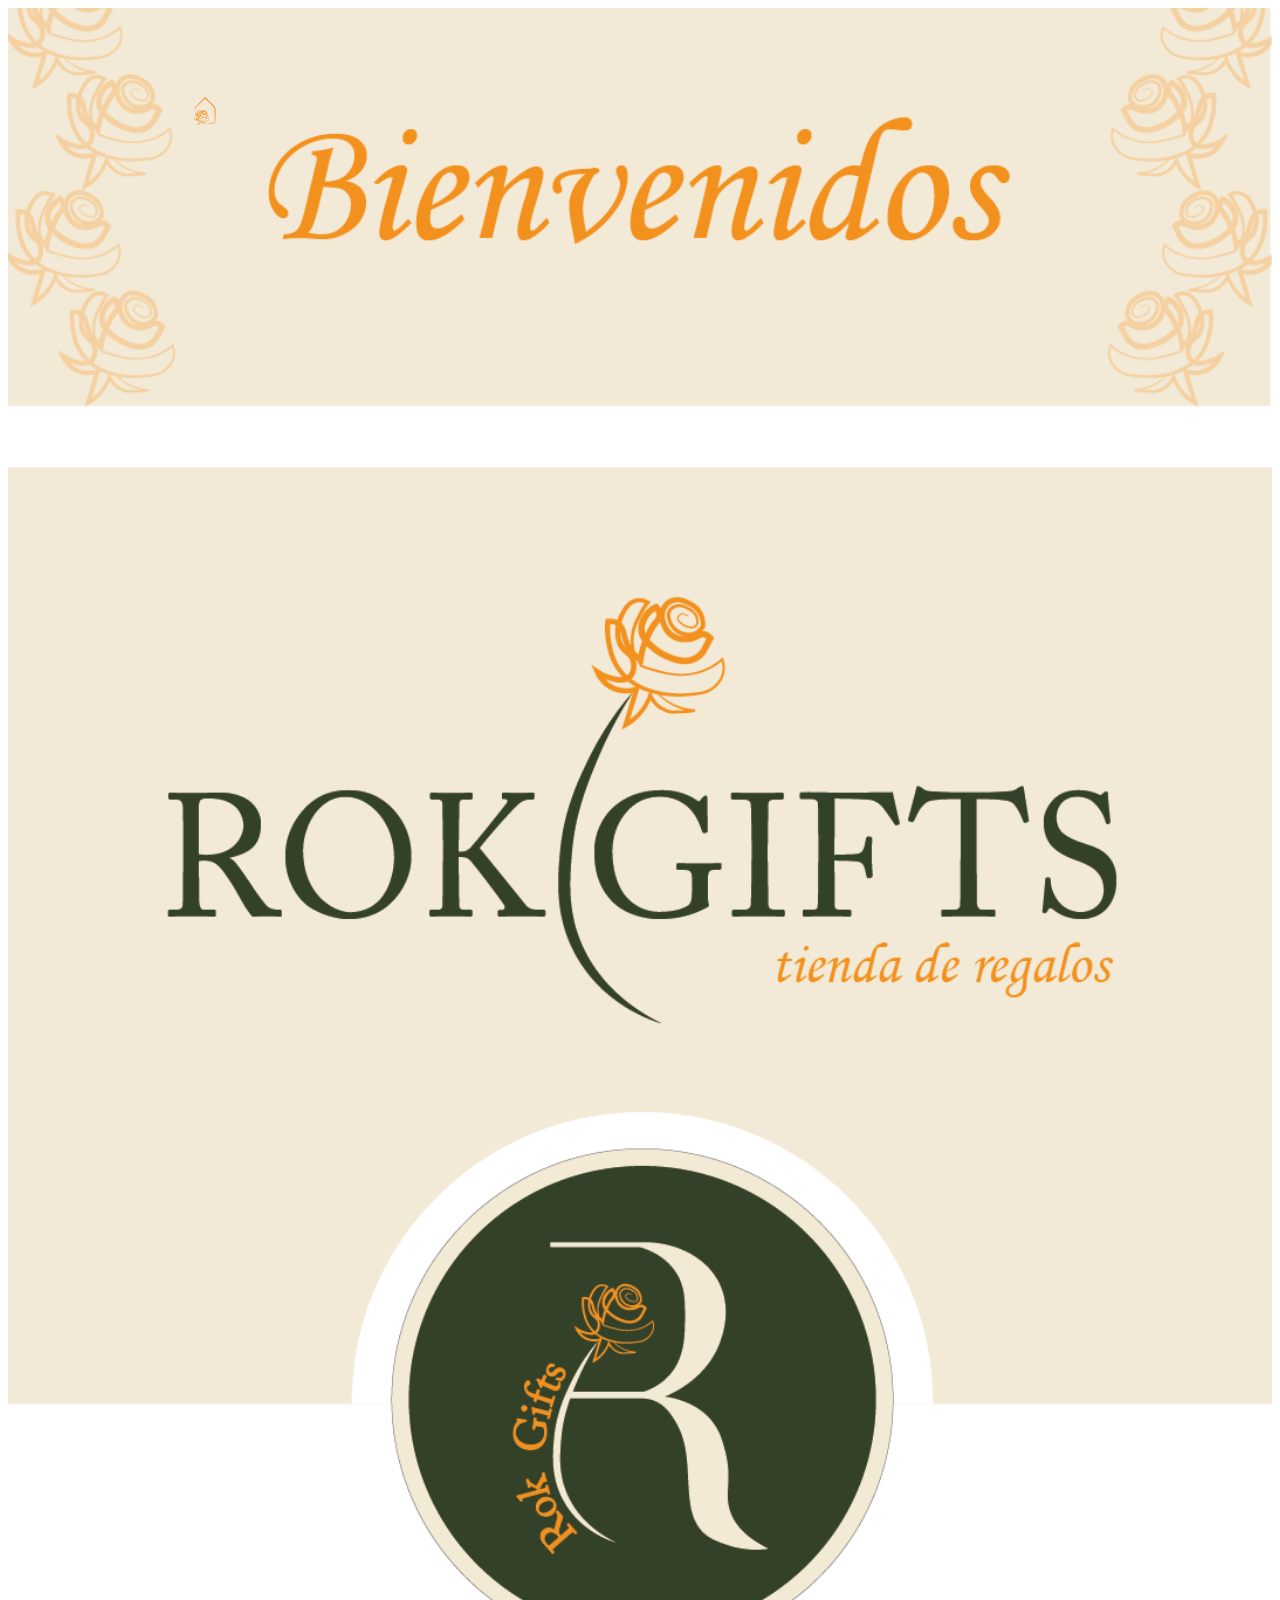
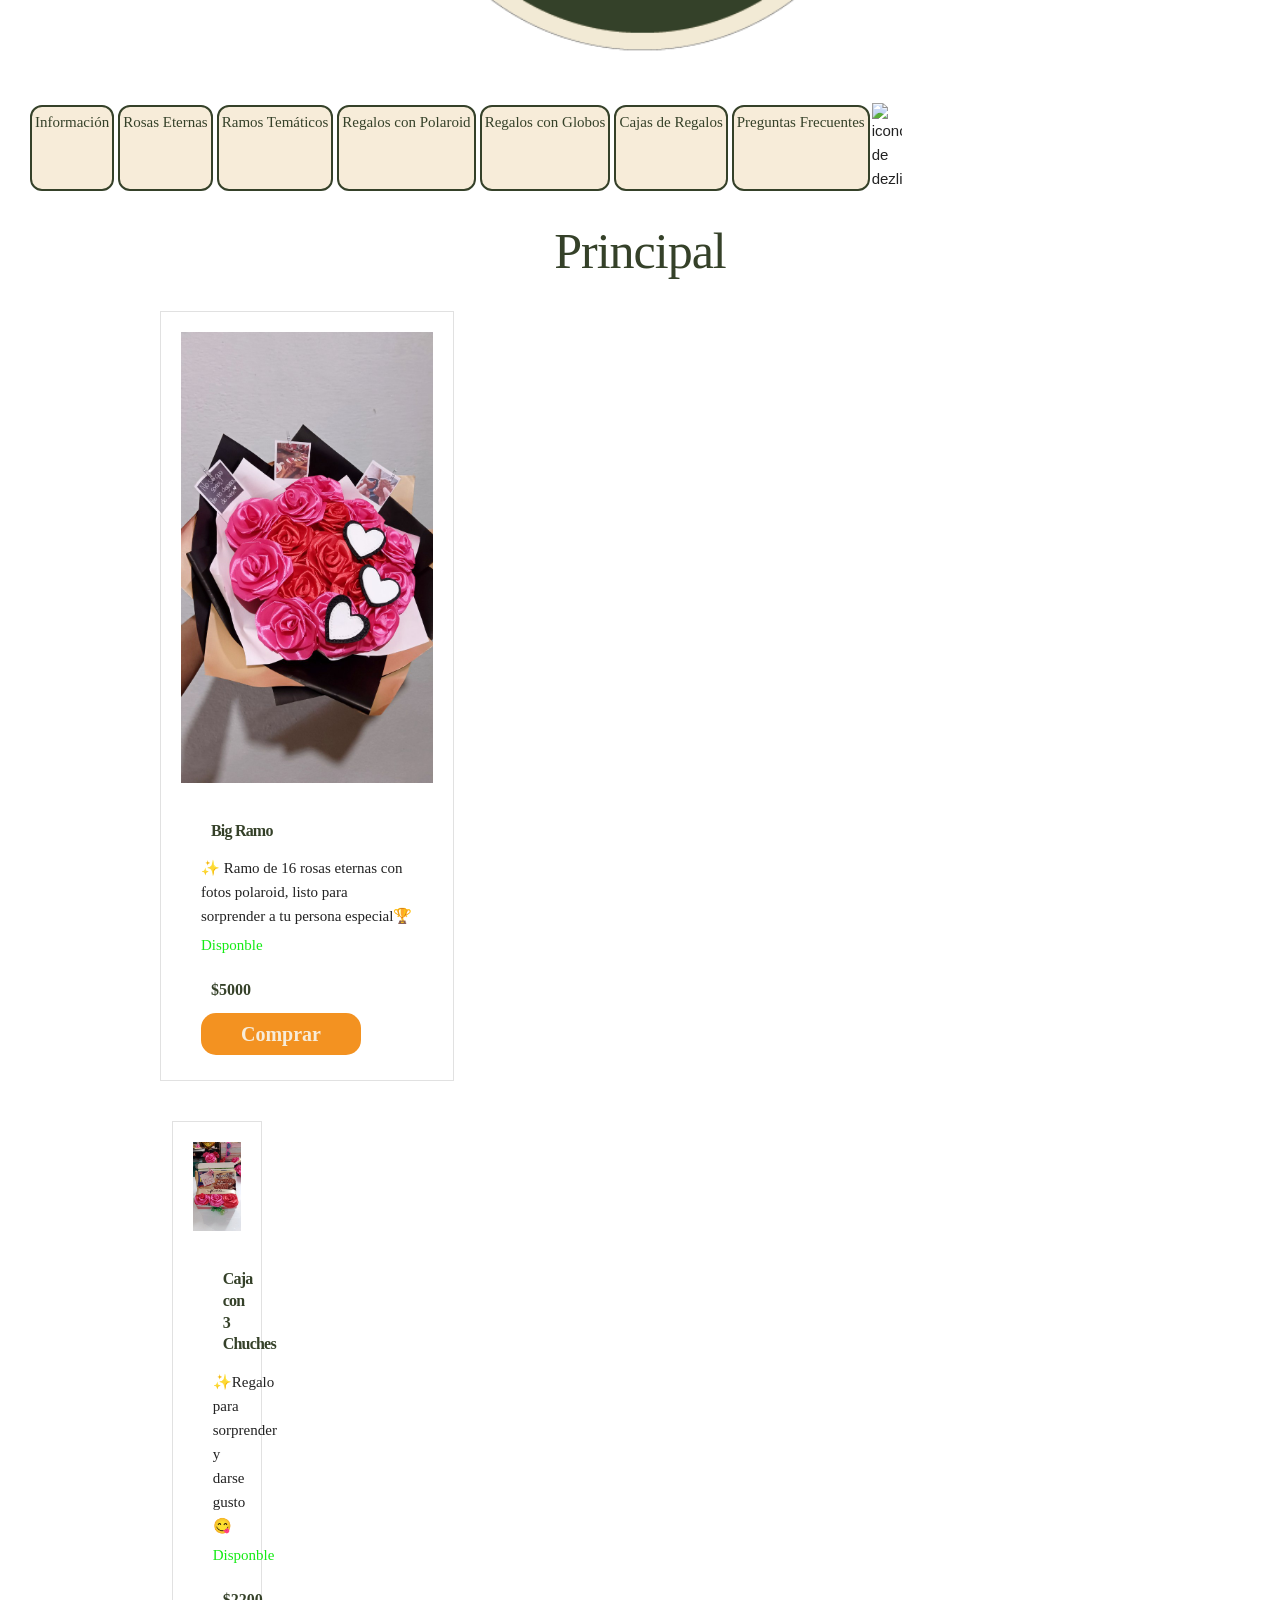
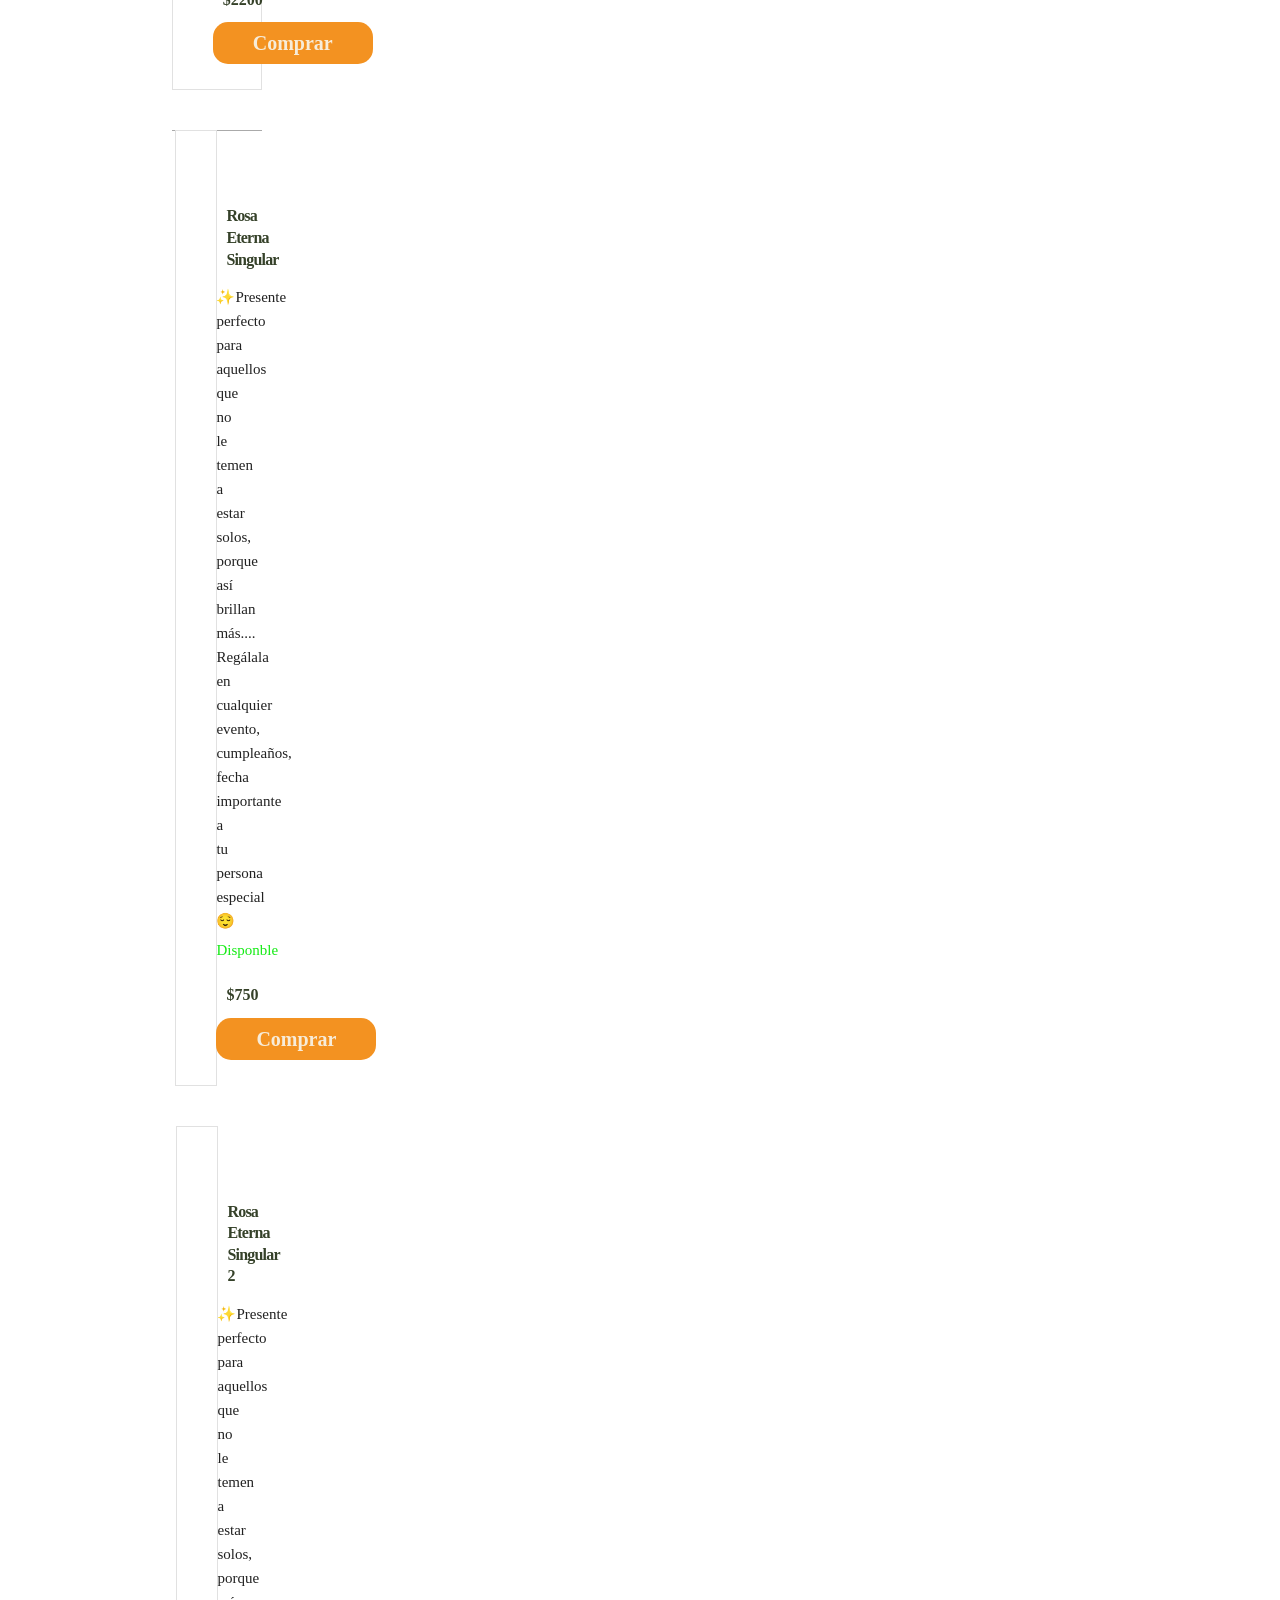
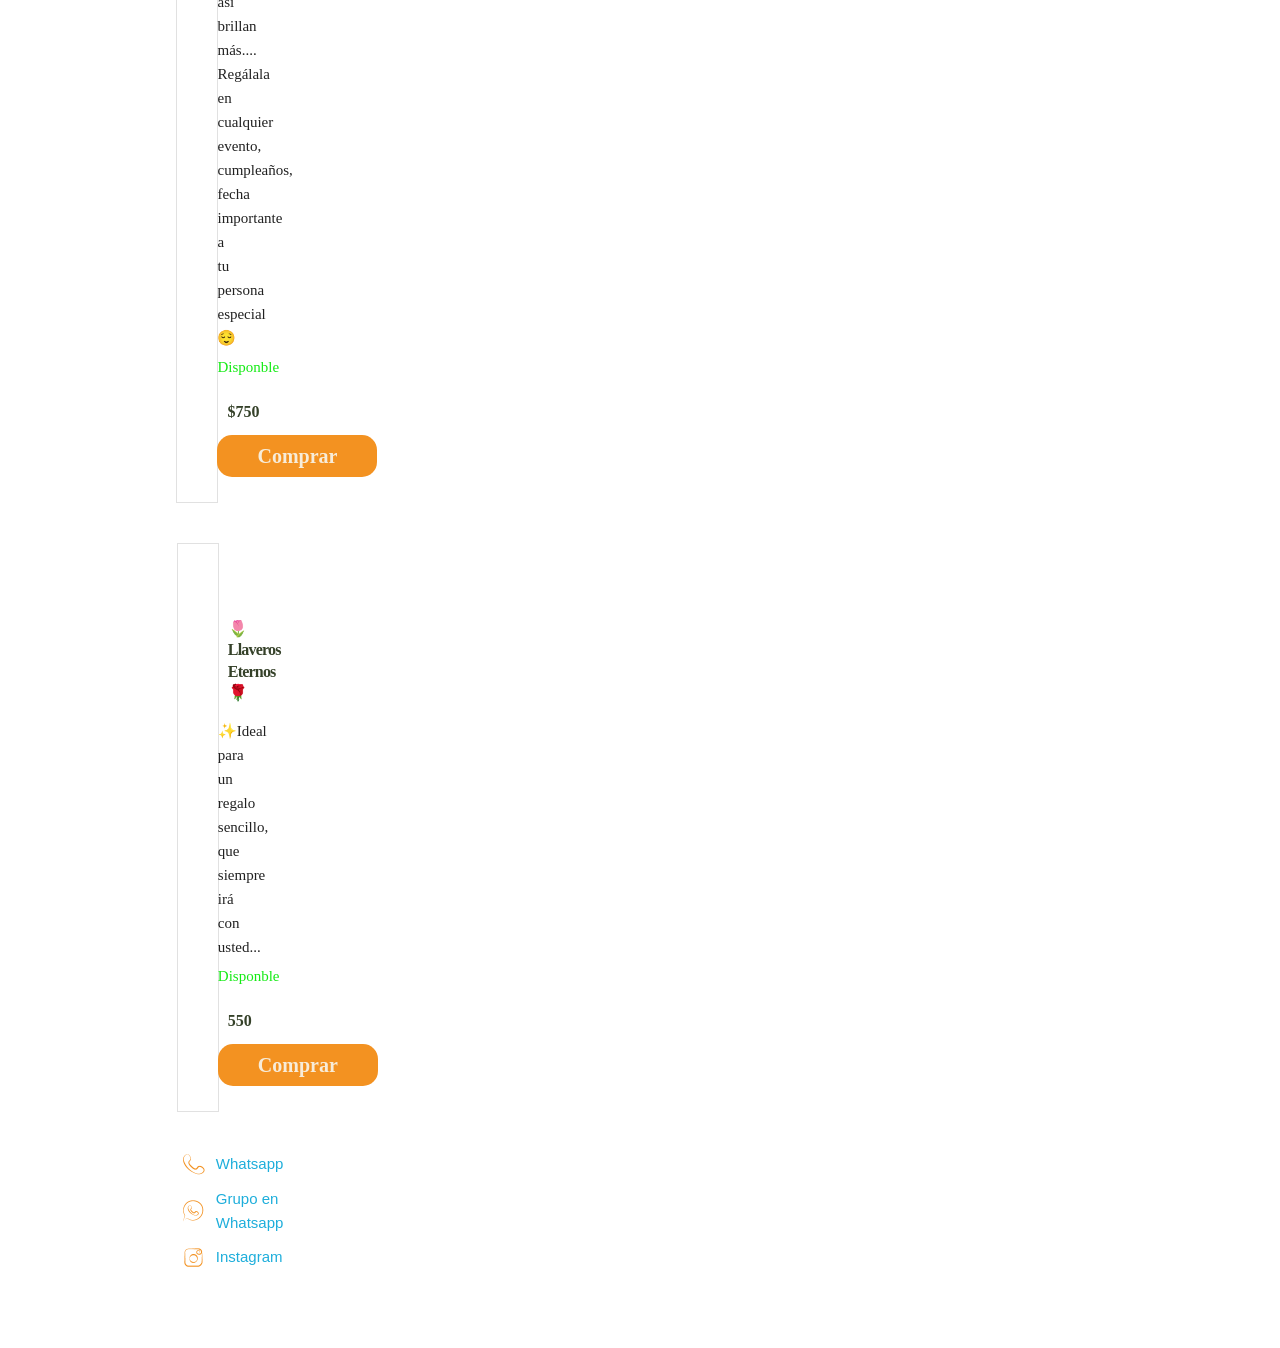
==== index.html @ 9e0c9f99 "Add files via upload" ====
<!DOCTYPE html>
<html lang="en">
<head>
    <meta charset="UTF-8">
    <meta name="viewport" content="width=device-width, initial-scale=1.0">
    <meta http-equiv="X-UA-Compatible" content="ie=edge">
    <title>rok gifts</title>
    <link rel="stylesheet" href="css/normalize.css">
    <link rel="stylesheet" href="css/skeleton.css">
    <link rel="stylesheet" href="css/custom.css">
</head>
<body>
<header id="header" class="header">
    
</header>


    <div class="landing"> <!--aqui va la foto principal--></div>
        <a href="/index.html" class="enlace"><img src="/img/home.png" class="homeButton" alt="boton de home" width="30px"></a>
    <div class="nav"> <!--esta es la zona en la q pongo las secciones-->
        <div class=" nav nav_bg"> <!--falta aqui el css y cambiar el background morado q tiene-->

            <nav class="nav nav_botones">
                 <a class="link1" href="/informacion.html">Información           </a>
                 <a class="link1" href="/ramos_eternos.html">Rosas Eternas        </a>
                 <a class="link1" href="/ramos_tematicos.html">Ramos Temáticos      </a>
                 <a class="link1" href="/regalos_polaroid.html">Regalos con Polaroid</a>
                 <a class="link1" href="/Regalos_globos.html">Regalos con Globos</a>
                 <a class="link1" href="/cajas_regalo.html">Cajas de Regalos</a>
                 <a class="link1" href="/faq.html">Preguntas Frecuentes</a>
            </nav>
         <img class="desliza" src="img/flecha.png" alt="icono de dezlizamiento" width="30px">
            </div>

    </div>

    <div id="lista-cursos" class="container">
        <h1 id="encabezado" class="encabezado">Principal</h1>
        <div class="row">
           <div class="four columns"> <!--aqui emoiezan  los productos,copiar y pegar esta seccion para poner mas-->
                <div class="card">
                    <img src="img/big_ramo.jpg" class="imagen-curso u-full-width">
                    <div class="info-card">
                        <h4 class="precios">Big Ramo</h4>
                        <p class="info">✨ Ramo de 16 rosas eternas con fotos polaroid, listo para sorprender a tu persona especial🏆
                        </p>
                        
                        <p class="stock">Disponble</p>

                        <p class="precios">$5000  <span class="u-pull-right "></span></p>
                        <a href="https://wa.me/50420581" class="botonCompra" data-id="1">Comprar</a>
                    </div>
                </div>
                <div class="four columns"> <!--aqui emoiezan  los productos,copiar y pegar esta seccion para poner mas-->
                    <div class="card">
                        <img src="img/caja_chuches.jpg" class="imagen-curso u-full-width">
                        <div class="info-card">
                            <h4 class="precios">Caja con 3 Chuches</h4>
                            <p class="info">
                                ✨Regalo para sorprender y darse gusto😋</p>
                            <p class="stock">Disponble</p>
                            
                            <p class="precios">$2200  <span class="u-pull-right "></span></p>
                            <a href="https://wa.me/50420581" class="botonCompra" data-id="1">Comprar</a>
                        </div>
                    </div> <!--.card-->
                    <div class="four columns"> <!--aqui emoiezan  los productos,copiar y pegar esta seccion para poner mas-->
                        <div class="card">
                            <img src="img/Rosa Eterna Singular.jpg" class="imagen-curso u-full-width">
                            <div class="info-card">
                                <h4 class="precios">Rosa Eterna Singular</h4>
                                <p class="info">✨Presente perfecto para aquellos que no le temen a estar solos, porque así brillan más....
                                    Regálala en cualquier evento, cumpleaños, fecha importante a tu persona especial😌</p>
                                <p class="stock">Disponble</p>
                                
                                <p class="precios">$750  <span class="u-pull-right "></span></p>
                                <a href="https://wa.me/50420581" class="botonCompra" data-id="1">Comprar</a>
                            </div>
                        </div> <!--.card-->
                        <div class="four columns"> <!--aqui emoiezan  los productos,copiar y pegar esta seccion para poner mas-->
                            <div class="card">
                                <img src="img/singular.jpg" class="imagen-curso u-full-width">
                                <div class="info-card">
                                    <h4 class="precios">Rosa Eterna Singular 2</h4>
                                    <p class="info">✨Presente perfecto para aquellos que no le temen a estar solos, porque así brillan más....
                                        Regálala en cualquier evento, cumpleaños, fecha importante a tu persona especial😌</p>
                                    <p class="stock">Disponble</p>
                                    
                                    <p class="precios">$750  <span class="u-pull-right "></span></p>
                                    <a href="https://wa.me/50420581" class="botonCompra" data-id="1">Comprar</a>
                                </div>
                            </div> <!--.card-->
                    <div class="four columns"> <!--aqui emoiezan  los productos,copiar y pegar esta seccion para poner mas-->
                        <div class="card">
                            <img src="img/llavero.jpg" class="imagen-curso u-full-width">
                            <div class="info-card">
                                <h4 class="precios">🌷Llaveros Eternos🌹
                                </h4>
                                <p class="info">✨Ideal para un regalo sencillo, que siempre irá con usted... </p>
                                <p class="stock">Disponble</p>
                                
                                <p class="precios">550  <span class="u-pull-right "></span></p>
                                <a href="https://wa.me/50420581" class="botonCompra" data-id="1">Comprar</a>
                            </div>
                        </div> <!--.card-->
            </div>
            
            </div> <!--.row-->
    </div>  

    <footer id="footer" class="footer">
        <div class="container">
            <div class="row">
                    <div class="columns">
                            <nav id="principal" class="menus">
                                <a class="enlaces" href="https://wa.me/50420581"><img class="redes" src="/img/whatsap.png" alt="" width="25px"> Whatsapp</a>
                                <a class="enlaces" href="https://chat.whatsapp.com/GPegeDwThTwC1xRwLclQyK"><img class="redes" src="/img/grupo.png" width="25px" alt=""> Grupo en Whatsapp</a>
                                <a class="enlaces" href="https://www.instagram.com/rok_giftss?igsh=YzljYTk1ODg3Zg=="><img class="redes" src="/img/instagram.png" width="25px" alt=""> Instagram</a>
                                <a class="enlaces" href="#"></a>
                                <a class="enlaces" href="#"></a>
                            </nav>
                    </div>
                    <div class="four columns">
                            <nav id="secundaria" class="menu">
                                <a class="enlace" href="#"></a>
                                <a class="enlace" href="#"></a>
                                <a class="enlace" href="#"></a>
                            </nav>
                    </div>
            </div>
        </div>
    </footer>

    <script src="js/app.js"></script>


    
</body>
</html>
---- css/skeleton.css ----
/*
* Skeleton V2.0.4
* Copyright 2014, Dave Gamache
* www.getskeleton.com
* Free to use under the MIT license.
* http://www.opensource.org/licenses/mit-license.php
* 12/29/2014
*/


/* Table of contents
––––––––––––––––––––––––––––––––––––––––––––––––––
- Grid
- Base Styles
- Typography
- Links
- Buttons
- Forms
- Lists
- Code
- Tables
- Spacing
- Utilities
- Clearing
- Media Queries
*/


/* Grid
–––––––––––––––––––––––––––––––––––––––––––––––––– */
.container {
  position: relative;
  width: 100%;
  max-width: 960px;
  margin: 0 auto;
  padding: 0 20px;
  box-sizing: border-box; }
.column,
.columns {
  width: 100%;
  float: left;
  box-sizing: border-box; }

/* For devices larger than 400px */
@media (min-width: 400px) {
  .container {
    width: 85%;
    padding: 0; }
}

/* For devices larger than 550px */
@media (min-width: 550px) {
  .container {
    width: 80%; }
  .column,
  .columns {
    margin-left: 4%; }
  .column:first-child,
  .columns:first-child {
    margin-left: 0; }

  .one.column,
  .one.columns                    { width: 4.66666666667%; }
  .two.columns                    { width: 13.3333333333%; }
  .three.columns                  { width: 22%;            }
  .four.columns                   { width: 30.6666666667%; }
  .five.columns                   { width: 39.3333333333%; }
  .six.columns                    { width: 48%;            }
  .seven.columns                  { width: 56.6666666667%; }
  .eight.columns                  { width: 65.3333333333%; }
  .nine.columns                   { width: 74.0%;          }
  .ten.columns                    { width: 82.6666666667%; }
  .eleven.columns                 { width: 91.3333333333%; }
  .twelve.columns                 { width: 100%; margin-left: 0; }

  .one-third.column               { width: 30.6666666667%; }
  .two-thirds.column              { width: 65.3333333333%; }

  .one-half.column                { width: 48%; }

  /* Offsets */
  .offset-by-one.column,
  .offset-by-one.columns          { margin-left: 8.66666666667%; }
  .offset-by-two.column,
  .offset-by-two.columns          { margin-left: 17.3333333333%; }
  .offset-by-three.column,
  .offset-by-three.columns        { margin-left: 26%;            }
  .offset-by-four.column,
  .offset-by-four.columns         { margin-left: 34.6666666667%; }
  .offset-by-five.column,
  .offset-by-five.columns         { margin-left: 43.3333333333%; }
  .offset-by-six.column,
  .offset-by-six.columns          { margin-left: 52%;            }
  .offset-by-seven.column,
  .offset-by-seven.columns        { margin-left: 60.6666666667%; }
  .offset-by-eight.column,
  .offset-by-eight.columns        { margin-left: 69.3333333333%; }
  .offset-by-nine.column,
  .offset-by-nine.columns         { margin-left: 78.0%;          }
  .offset-by-ten.column,
  .offset-by-ten.columns          { margin-left: 86.6666666667%; }
  .offset-by-eleven.column,
  .offset-by-eleven.columns       { margin-left: 95.3333333333%; }

  .offset-by-one-third.column,
  .offset-by-one-third.columns    { margin-left: 34.6666666667%; }
  .offset-by-two-thirds.column,
  .offset-by-two-thirds.columns   { margin-left: 69.3333333333%; }

  .offset-by-one-half.column,
  .offset-by-one-half.columns     { margin-left: 52%; }

}


/* Base Styles
–––––––––––––––––––––––––––––––––––––––––––––––––– */
/* NOTE
html is set to 62.5% so that all the REM measurements throughout Skeleton
are based on 10px sizing. So basically 1.5rem = 15px :) */
html {
  font-size: 62.5%; }
body {
  font-size: 1.5em; /* currently ems cause chrome bug misinterpreting rems on body element */
  line-height: 1.6;
  font-weight: 400;
  font-family: "Raleway", "HelveticaNeue", "Helvetica Neue", Helvetica, Arial, sans-serif;
  color: #222; }


/* Typography
–––––––––––––––––––––––––––––––––––––––––––––––––– */
h1, h2, h3, h4, h5, h6 {
  margin-top: 0;
  margin-bottom: 2rem;
  font-weight: 300; }
h1 { font-size: 4.0rem; line-height: 1.2;  letter-spacing: -.1rem;}
h2 { font-size: 3.6rem; line-height: 1.25; letter-spacing: -.1rem; }
h3 { font-size: 3.0rem; line-height: 1.3;  letter-spacing: -.1rem; }
h4 { font-size: 2.4rem; line-height: 1.35; letter-spacing: -.08rem; }
h5 { font-size: 1.8rem; line-height: 1.5;  letter-spacing: -.05rem; }
h6 { font-size: 1.5rem; line-height: 1.6;  letter-spacing: 0; }

/* Larger than phablet */
@media (min-width: 550px) {
  h1 { font-size: 5.0rem; }
  h2 { font-size: 4.2rem; }
  h3 { font-size: 3.6rem; }
  h4 { font-size: 3.0rem; }
  h5 { font-size: 2.4rem; }
  h6 { font-size: 1.5rem; }
}

p {
  margin-top: 0; }


/* Links
–––––––––––––––––––––––––––––––––––––––––––––––––– */
a {
  color: #1EAEDB; }
a:hover {
  color: #0FA0CE; }


/* Buttons
–––––––––––––––––––––––––––––––––––––––––––––––––– */
.button,
button,
input[type="submit"],
input[type="reset"],
input[type="button"] {
  display: inline-block;
  height: 38px;
  padding: 0 30px;
  color: #555;
  text-align: center;
  font-size: 11px;
  font-weight: 600;
  line-height: 38px;
  letter-spacing: .1rem;
  text-transform: uppercase;
  text-decoration: none;
  white-space: nowrap;
  background-color: transparent;
  border-radius: 4px;
  border: 1px solid #bbb;
  cursor: pointer;
  box-sizing: border-box; }
.button:hover,
button:hover,
input[type="submit"]:hover,
input[type="reset"]:hover,
input[type="button"]:hover,
.button:focus,
button:focus,
input[type="submit"]:focus,
input[type="reset"]:focus,
input[type="button"]:focus {
  color: #333;
  border-color: #888;
  outline: 0; }
.button.button-primary,
button.button-primary,
input[type="submit"].button-primary,
input[type="reset"].button-primary,
input[type="button"].button-primary {
  color: #FFF;
  background-color: #33C3F0;
  border-color: #33C3F0; }
.button.button-primary:hover,
button.button-primary:hover,
input[type="submit"].button-primary:hover,
input[type="reset"].button-primary:hover,
input[type="button"].button-primary:hover,
.button.button-primary:focus,
button.button-primary:focus,
input[type="submit"].button-primary:focus,
input[type="reset"].button-primary:focus,
input[type="button"].button-primary:focus {
  color: #FFF;
  background-color: #1EAEDB;
  border-color: #1EAEDB; }


/* Forms
–––––––––––––––––––––––––––––––––––––––––––––––––– */
input[type="email"],
input[type="number"],
input[type="search"],
input[type="text"],
input[type="tel"],
input[type="url"],
input[type="password"],
textarea,
select {
  height: 38px;
  padding: 6px 10px; /* The 6px vertically centers text on FF, ignored by Webkit */
  background-color: #fff;
  border: 1px solid #D1D1D1;
  border-radius: 4px;
  box-shadow: none;
  box-sizing: border-box; }
/* Removes awkward default styles on some inputs for iOS */
input[type="email"],
input[type="number"],
input[type="search"],
input[type="text"],
input[type="tel"],
input[type="url"],
input[type="password"],
textarea {
  -webkit-appearance: none;
     -moz-appearance: none;
          appearance: none; }
textarea {
  min-height: 65px;
  padding-top: 6px;
  padding-bottom: 6px; }
input[type="email"]:focus,
input[type="number"]:focus,
input[type="search"]:focus,
input[type="text"]:focus,
input[type="tel"]:focus,
input[type="url"]:focus,
input[type="password"]:focus,
textarea:focus,
select:focus {
  border: 1px solid #33C3F0;
  outline: 0; }
label,
legend {
  display: block;
  margin-bottom: .5rem;
  font-weight: 600; }
fieldset {
  padding: 0;
  border-width: 0; }
input[type="checkbox"],
input[type="radio"] {
  display: inline; }
label > .label-body {
  display: inline-block;
  margin-left: .5rem;
  font-weight: normal; }


/* Lists
–––––––––––––––––––––––––––––––––––––––––––––––––– */
ul {
  list-style: circle inside; }
ol {
  list-style: decimal inside; }
ol, ul {
  padding-left: 0;
  margin-top: 0; }
ul ul,
ul ol,
ol ol,
ol ul {
  margin: 1.5rem 0 1.5rem 3rem;
  font-size: 90%; }
li {
  margin-bottom: 1rem; }


/* Code
–––––––––––––––––––––––––––––––––––––––––––––––––– */
code {
  padding: .2rem .5rem;
  margin: 0 .2rem;
  font-size: 90%;
  white-space: nowrap;
  background: #F1F1F1;
  border: 1px solid #E1E1E1;
  border-radius: 4px; }
pre > code {
  display: block;
  padding: 1rem 1.5rem;
  white-space: pre; }


/* Tables
–––––––––––––––––––––––––––––––––––––––––––––––––– */
th,
td {
  padding: 12px 15px;
  text-align: left;
  border-bottom: 1px solid #E1E1E1; }
th:first-child,
td:first-child {
  padding-left: 0; }
th:last-child,
td:last-child {
  padding-right: 0; }


/* Spacing
–––––––––––––––––––––––––––––––––––––––––––––––––– */
button,
.button {
  margin-bottom: 1rem; }
input,
textarea,
select,
fieldset {
  margin-bottom: 1.5rem; }
pre,
blockquote,
dl,
figure,
table,
p,
ul,
ol,
form {
  margin-bottom: 2.5rem; }


/* Utilities
–––––––––––––––––––––––––––––––––––––––––––––––––– */
.u-full-width {
  width: 100%;
  box-sizing: border-box; }
.u-max-full-width {
  max-width: 100%;
  box-sizing: border-box; }
.u-pull-right {
  float: right; }
.u-pull-left {
  float: left; }


/* Misc
–––––––––––––––––––––––––––––––––––––––––––––––––– */
hr {
  margin-top: 3rem;
  margin-bottom: 3.5rem;
  border-width: 0;
  border-top: 1px solid #E1E1E1; }


/* Clearing
–––––––––––––––––––––––––––––––––––––––––––––––––– */

/* Self Clearing Goodness */
.container:after,
.row:after,
.u-cf {
  content: "";
  display: table;
  clear: both; }


/* Media Queries
–––––––––––––––––––––––––––––––––––––––––––––––––– */
/*
Note: The best way to structure the use of media queries is to create the queries
near the relevant code. For example, if you wanted to change the styles for buttons
on small devices, paste the mobile query code up in the buttons section and style it
there.
*/


/* Larger than mobile */
@media (min-width: 400px) {}

/* Larger than phablet (also point when grid becomes active) */
@media (min-width: 550px) {}

/* Larger than tablet */
@media (min-width: 750px) {}

/* Larger than desktop */
@media (min-width: 1000px) {}

/* Larger than Desktop HD */
@media (min-width: 1200px) {}
---- css/custom.css ----
html {
    font-size: 62.5%;
}
body {
    background-color: #f5f3f3
}
h1 {
    text-align: center;
}
h2 {
    font-size: 3rem;
}
h4 {
    font-size: 16px;
    font-weight: 700;
}
header {
    padding: 20px 0 0 0;
    background: white;
    text-align: center;
}
@media (min-width: 750px) {
    header {
        text-align: left;
    }
}
.borrar-curso {
    background-color: red;
    border-radius: 50%;
    padding: 5px 10px;
    text-decoration: none;
    color: white;
    font-weight: bold;
}

ul {
    list-style: none;
}
#hero {
    background-image:url(../img/hero.jpg);
    height: 350px;
    background-size: cover;
}
#encabezado {
    margin: 30px 0;
}
.submenu {
    position: relative;
}

.submenu #carrito{
    display: none;
}
.submenu:hover #carrito{
    display: block;
    position: absolute;
    right:0;

    top:100%;
    z-index: 1;
    background-color: white;
    padding: 20px;
    min-height: 400px;
    min-width: 300px;
}
.vacio {
    padding: 10px;
    background-color: crimson;
    text-align: center;
    border-radius: 10px;
    color: white;
}
.contenido-hero {
    margin-top: 80px;
    color: white;
}
.contenido-hero form {
    position: relative;
    margin-bottom: 0;
}
.contenido-hero form #buscador {
    height: 50px;
    margin-bottom: 0;
}
.contenido-hero form .submit-buscador {
    position: absolute;
    right:0;
    top:0;
    height: 100%;
    padding: 0;
    display: block;
    text-indent: -9999px;
    width: 50px;
    background-image: url(../img/lupa.png);
    background-position: right center;
    background-repeat: no-repeat;
    border:none;
}


.barra {
    padding: 20px 0;
    background: #741d51; /* Old browsers */
    background: -moz-linear-gradient(left, #741d51 0%, #e44e52 100%); /* FF3.6-15 */
    background: -webkit-linear-gradient(left, #741d51 0%,#e44e52 100%); /* Chrome10-25,Safari5.1-6 */
    background: linear-gradient(to right, #741d51 0%,#e44e52 100%); /* W3C, IE10+, FF16+, Chrome26+, Opera12+, Safari7+ */
    filter: progid:DXImageTransform.Microsoft.gradient( startColorstr='#741d51', endColorstr='#e44e52',GradientType=1 ); /* IE6-9 */
}

.barra p {
    margin:0;
    color: white;
}
.icono {
    background-repeat: no-repeat;
    background-position: left center;
    padding-left: 60px;
    background-size: 30px;
    margin-bottom: 40px;
    text-align: center;
}
@media (min-width: 750px) {
    .icono {
        margin-bottom:0;
    }
}
.icono1 {
    background-image: url(../img/icono1.png);
}
.icono2 {
    background-image: url(../img/icono2.png);
}
.icono3 {
    background-image: url(../img/icono3.png);
}

#lista-cursos .row {
    margin-bottom:20px;
}
.agregar-carrito {
    margin:10px 0;
}

.card {
    text-align: center;
    border: 1px solid #e1e1e1;
    background: white;
}
@media (min-width: 550px) {
    .card {
        text-align: left;
    }
}
.info-card  {
    padding: 10px 20px;
}

.info-card p, 
.card h4 {
    margin-bottom: 5px;
}
.info-card .precio {
    text-decoration: line-through;
    font-size: 18px;
    margin-top: 10px;
}
.info-card .precio span {
    font-weight: 700;
    font-size: 22px;
}


.footer {
    margin-top: 40px;
    border-top:1px solid #aaa;;
    padding-top: 40px;   
}
.footer .menu a{
display: block;
margin-bottom: 10px;
text-decoration: none;
}



/**********************************************************************/
/**************************MIS AJUSTES CSS****************************/
/*********************************************************************/


.nav_bg{
    /*display: grid;
    grid-template-columns: repeat(2,1fr);
    gap: 20px;
    justify-content: space-around; */
    display: flex;
   /* padding: 0 10px;
    max-width: 100%;
    margin-top: 10px; */
    background-color:rgba(255, 255, 255, 0.5);
    padding: 10px 20px;
    margin-bottom: 0;
    padding-bottom: 0px;
}
.nav_botones{
    display: flex; /* Mantiene los elementos en fila */
    overflow-x: auto; /* Habilita el desplazamiento horizontal */
    white-space: nowrap; /* Evita que los enlaces se envuelvan a la siguiente línea */
    scrollbar-width: thin; /* Para navegadores Firefox, hace que la barra sea más delgada */
    scrollbar-color: gray transparent; /* Color de la barra y el fondo de la barra de desplazamiento para Firefox */
    margin-top: 0px;
    margin-bottom: 0px;
    background-color: rgba(255, 255, 255, 0.5);
}
/* Para navegadores WebKit (Chrome, Safari) */
.nav_botones::-webkit-scrollbar {
    height: 8px; /* Altura de la barra de desplazamiento */
}

.link1{
    background-color: rgb(247, 236, 217);
    border-radius: 1.2rem;
    color: rgb(53,65 ,41);
    padding: 10px;
    text-align: center;
    border: 2.5px solid rgb(53,65 ,41);
    text-decoration: none;
    font-size: 15px;
    font-weight: 400;
    font-family: Georgia, 'Times New Roman', Times, serif;
    margin: 2px;
    margin-bottom: 0;
    padding: 3px;
}
/* .link1:hover{
    font-size: 25px;
    filter: brightness(0.7);
    transition-delay: 0.1s;
} */
/***/

/***/
.landing{
    width: 100%;
    aspect-ratio: 12/16;
    background-image: url(../img/nuevo.png);
    background-size: cover;
    background-repeat: no-repeat;
    background-position: center;
    position: relative;
}


.enlace{
    position: absolute; 
    top: 96px;
    left: 190px; 

    
    
}

.homeButton{

}
.homeButton:hover{
    width: 40px;
}

body{
    background-color: white;
}
header{
    margin: 0;
    padding: 0;
}

.botonCompra{
    background-color: rgb(243, 146, 33);
    border-radius: 15px;
    color: rgb(247, 236, 217);
    padding: 10px 40px;
    text-align: center;
    margin-top: 40px;
    text-decoration: none;
    font-size: 20px;
    font-weight: 700;
    font-family: Georgia, 'Times New Roman', Times, serif;
    margin-bottom: 20px;
}

/*subtitulo principal de la pagina*/

.encabezado{
   color: rgb(53,65 ,41);
   font-family: Georgia, 'Times New Roman', Times, serif;
}
.precios{
    text-decoration: none;
    font-weight: 600;
    font-size: medium;
    margin-top: 10px;
    margin-bottom: 20px;
    color:rgb(53,65 ,41);
    padding: 10px;
    font-family: Georgia, 'Times New Roman', Times, serif;
}
.stock{
   color:  rgb(20, 235, 20);
   font-family: Georgia, 'Times New Roman', Times, serif;
}
.card{
    padding: 20px;
}

/*propiedades al interactuar en los link*/


/*nav que no scrollea*/
.nav{
    position: sticky;
    top: 0; 
    z-index: 1000; /*para que quede por encima del contenido*/
    background-color: rgba(255, 255, 255, 0.3);
}

/*para que se vuelvan fila*/
.nav {
    position: sticky; 
    top: 0;  
    z-index: 1000; 
    background-color: rgba(255, 255, 255, 0.3); /* Fondo sólido */
    
}

/* .desliza{
    
    
} */

.eslogan1{
    font-weight: 500;
    font-size: 2rem;
    font-family: 'Times New Roman', Times, serif;
    color: rgb(53,65 ,41);
    border-bottom: 0.1rem black solid;
    padding: 1rem;
}
.eslogan2{
    font-weight: 500;
    font-size: 2.5rem;
    font-family: 'Times New Roman', Times, serif;
    color: rgb(53,65 ,41);
    margin-bottom: 0;
}
.eslogan3{
    font-weight: 500;
    font-size: 2rem;
    font-family: 'Times New Roman', Times, serif;
    color: rgb(53,65 ,41);
}
.eslogan4{
    font-weight: 500;
    font-size: 2rem;
    font-family: 'Times New Roman', Times, serif;
    color: rgb(53,65 ,41);
}
.eslogan5{
    font-weight: 500;
    font-size: 2rem;
    font-family: 'Times New Roman', Times, serif;
    color: rgb(53,65 ,41);
}
.menus{
    display: flex;
    flex-direction: column;

}
.total_eslogan{
    border: 1px rgb(78, 82, 75) solid;
    padding: 2rem;
    border-radius: 2rem;
    
}
.containers{
    margin: 0 auto;
    margin-left: 1rem;
    margin-right: 1rem;
    max-width: 100%;
  
}
.enlaces{
    margin-bottom: 10px;
    
    text-decoration: none;
    display: inline-flex;
    align-items: center;
}
img.redes{
    margin-right: 10px;
}
.info{
    font-family: 'Times New Roman', Times, serif;
}
.card{
    
    margin-bottom: 40px;
}
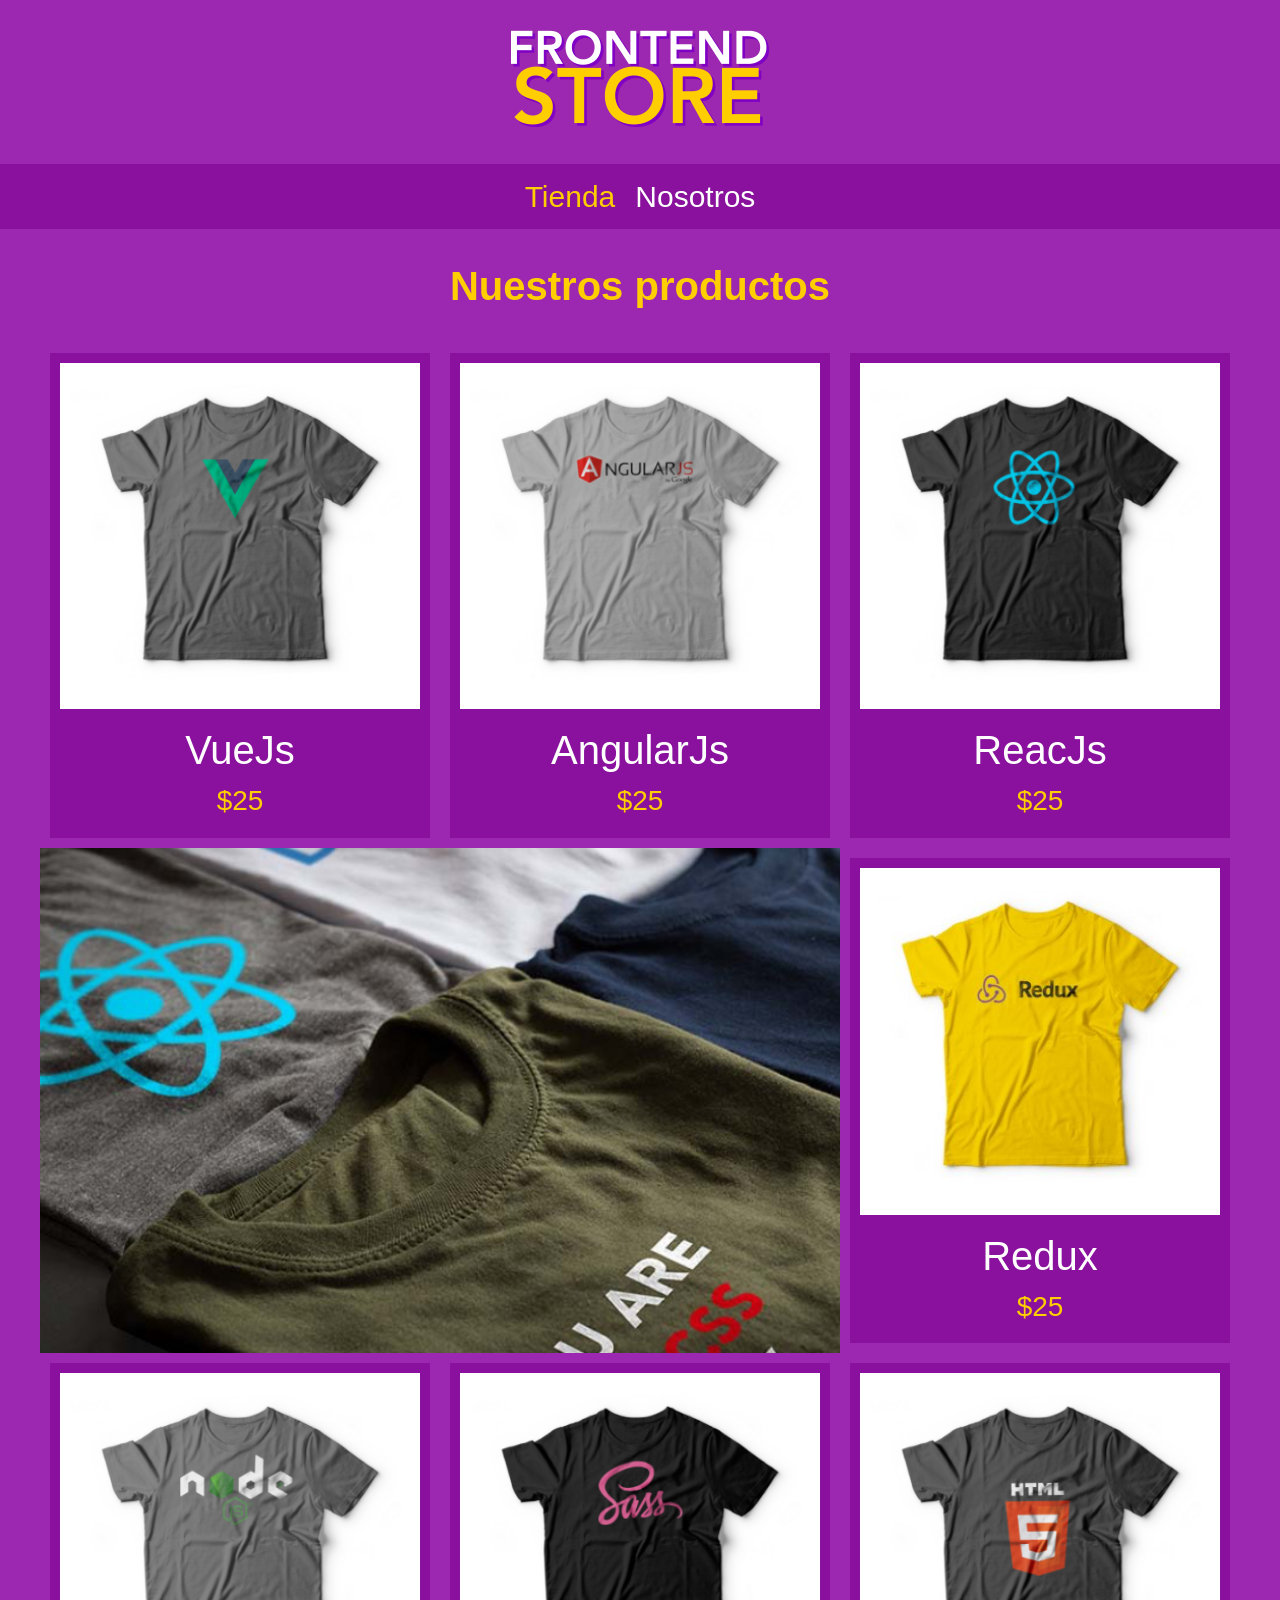
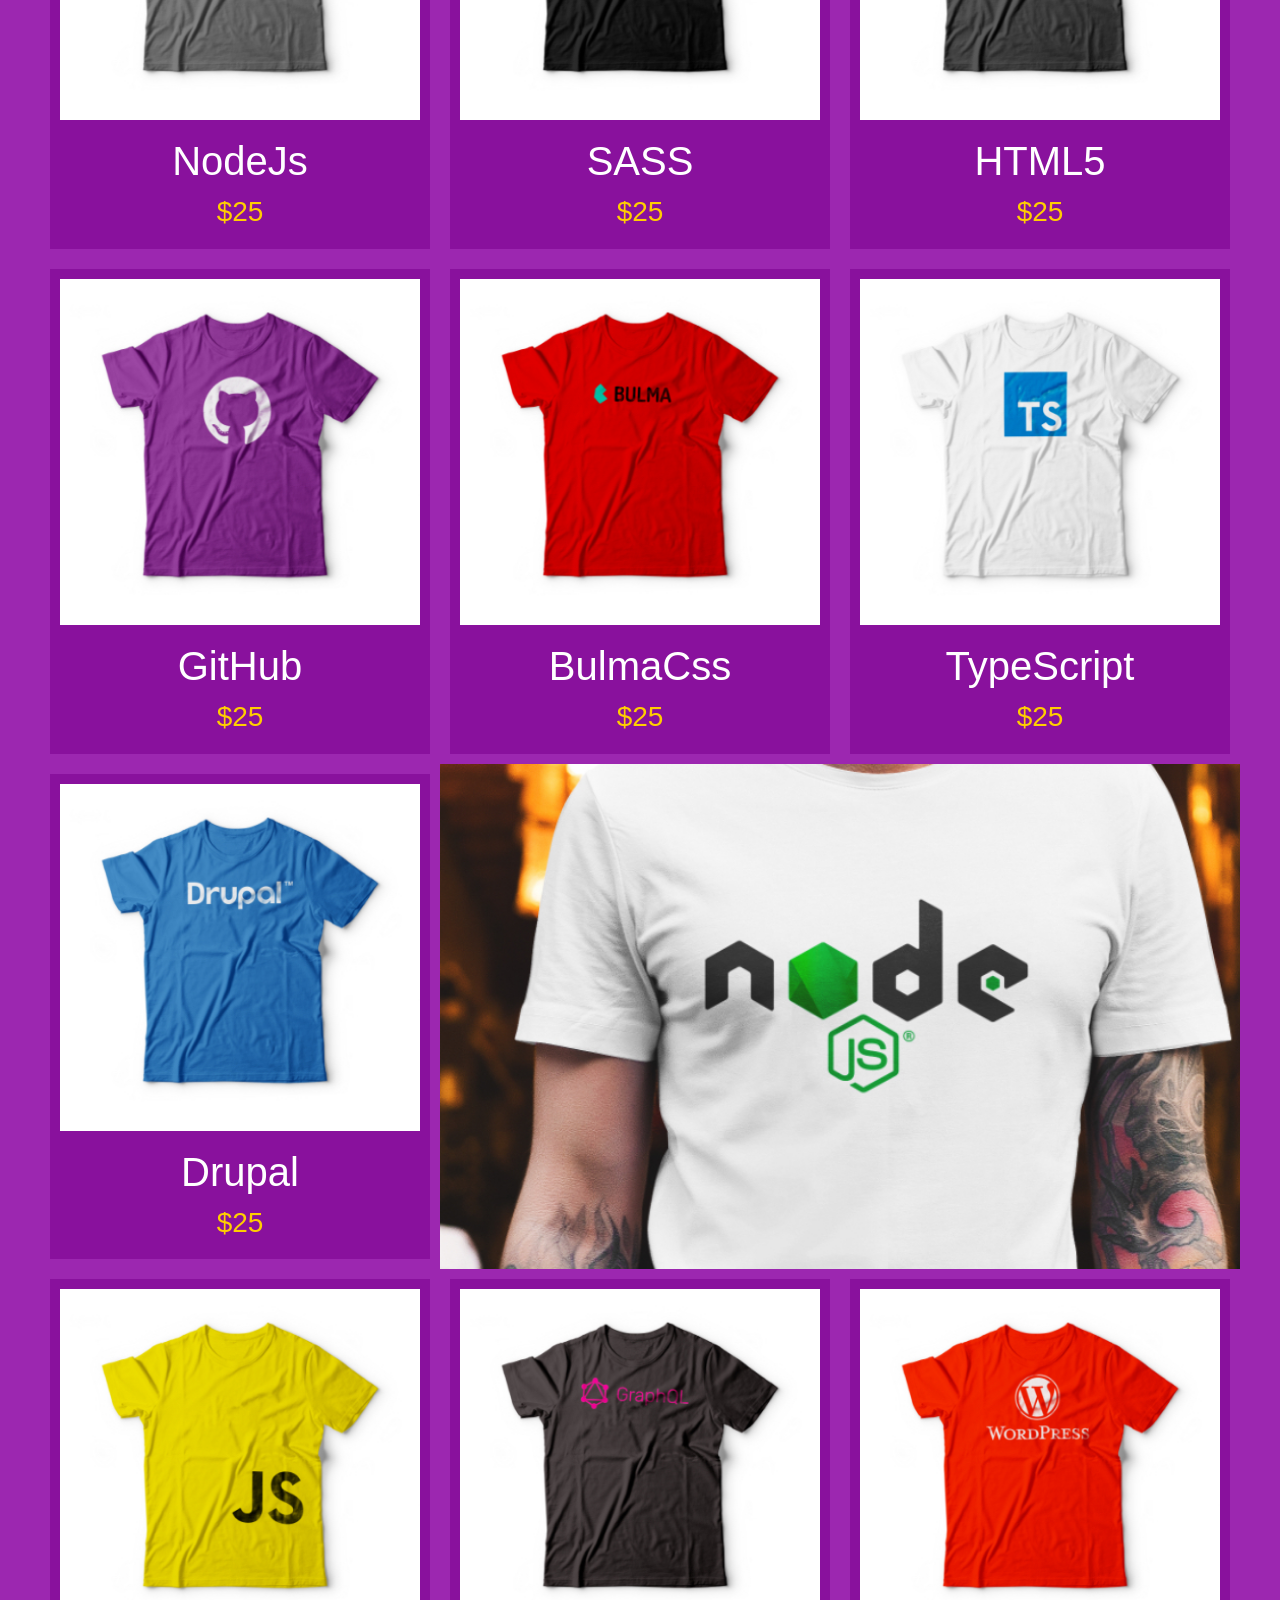
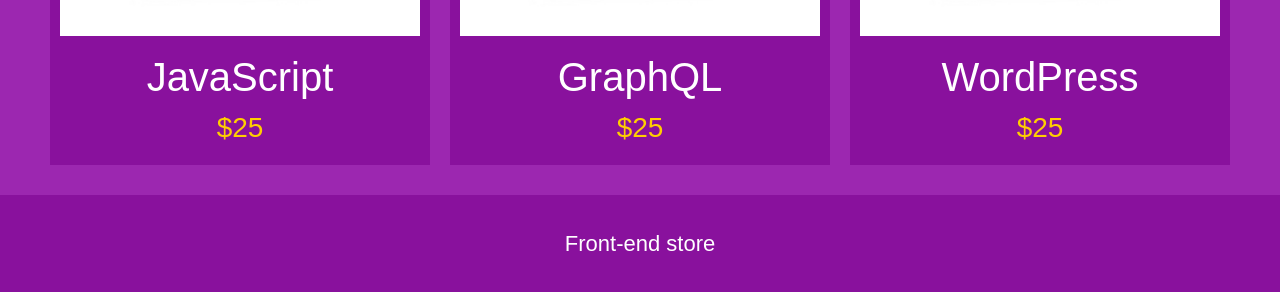
==== commit 5cb1922f: "Add files via upload" ====
--- a/index.html
+++ b/index.html
@@ -1,139 +1,192 @@
-<!DOCTYPE html>
-<html lang="en">
-<head>
-    <meta charset="UTF-8">
-    <meta name="viewport" content="width=device-width, initial-scale=1.0">
-    <meta http-equiv="X-UA-Compatible" content="ie=edge">
-    <title>rok gifts</title>
-    <link rel="stylesheet" href="css/normalize.css">
-    <link rel="stylesheet" href="css/skeleton.css">
-    <link rel="stylesheet" href="css/custom.css">
-</head>
-<body>
-<header id="header" class="header">
-    
-</header>
-
-
-    <div class="landing"> <!--aqui va la foto principal--></div>
-        <a href="/index.html" class="enlace"><img src="/img/home.png" class="homeButton" alt="boton de home" width="30px"></a>
-    <div class="nav"> <!--esta es la zona en la q pongo las secciones-->
-        <div class=" nav nav_bg"> <!--falta aqui el css y cambiar el background morado q tiene-->
-
-            <nav class="nav nav_botones">
-                 <a class="link1" href="/informacion.html">Información           </a>
-                 <a class="link1" href="/ramos_eternos.html">Rosas Eternas        </a>
-                 <a class="link1" href="/ramos_tematicos.html">Ramos Temáticos      </a>
-                 <a class="link1" href="/regalos_polaroid.html">Regalos con Polaroid</a>
-                 <a class="link1" href="/Regalos_globos.html">Regalos con Globos</a>
-                 <a class="link1" href="/cajas_regalo.html">Cajas de Regalos</a>
-                 <a class="link1" href="/faq.html">Preguntas Frecuentes</a>
-            </nav>
-         <img class="desliza" src="img/flecha.png" alt="icono de dezlizamiento" width="30px">
-            </div>
-
-    </div>
-
-    <div id="lista-cursos" class="container">
-        <h1 id="encabezado" class="encabezado">Principal</h1>
-        <div class="row">
-           <div class="four columns"> <!--aqui emoiezan  los productos,copiar y pegar esta seccion para poner mas-->
-                <div class="card">
-                    <img src="img/big_ramo.jpg" class="imagen-curso u-full-width">
-                    <div class="info-card">
-                        <h4 class="precios">Big Ramo</h4>
-                        <p class="info">✨ Ramo de 16 rosas eternas con fotos polaroid, listo para sorprender a tu persona especial🏆
-                        </p>
-                        
-                        <p class="stock">Disponble</p>
-
-                        <p class="precios">$5000  <span class="u-pull-right "></span></p>
-                        <a href="https://wa.me/50420581" class="botonCompra" data-id="1">Comprar</a>
-                    </div>
-                </div>
-                <div class="four columns"> <!--aqui emoiezan  los productos,copiar y pegar esta seccion para poner mas-->
-                    <div class="card">
-                        <img src="img/caja_chuches.jpg" class="imagen-curso u-full-width">
-                        <div class="info-card">
-                            <h4 class="precios">Caja con 3 Chuches</h4>
-                            <p class="info">
-                                ✨Regalo para sorprender y darse gusto😋</p>
-                            <p class="stock">Disponble</p>
-                            
-                            <p class="precios">$2200  <span class="u-pull-right "></span></p>
-                            <a href="https://wa.me/50420581" class="botonCompra" data-id="1">Comprar</a>
-                        </div>
-                    </div> <!--.card-->
-                    <div class="four columns"> <!--aqui emoiezan  los productos,copiar y pegar esta seccion para poner mas-->
-                        <div class="card">
-                            <img src="img/Rosa Eterna Singular.jpg" class="imagen-curso u-full-width">
-                            <div class="info-card">
-                                <h4 class="precios">Rosa Eterna Singular</h4>
-                                <p class="info">✨Presente perfecto para aquellos que no le temen a estar solos, porque así brillan más....
-                                    Regálala en cualquier evento, cumpleaños, fecha importante a tu persona especial😌</p>
-                                <p class="stock">Disponble</p>
-                                
-                                <p class="precios">$750  <span class="u-pull-right "></span></p>
-                                <a href="https://wa.me/50420581" class="botonCompra" data-id="1">Comprar</a>
-                            </div>
-                        </div> <!--.card-->
-                        <div class="four columns"> <!--aqui emoiezan  los productos,copiar y pegar esta seccion para poner mas-->
-                            <div class="card">
-                                <img src="img/singular.jpg" class="imagen-curso u-full-width">
-                                <div class="info-card">
-                                    <h4 class="precios">Rosa Eterna Singular 2</h4>
-                                    <p class="info">✨Presente perfecto para aquellos que no le temen a estar solos, porque así brillan más....
-                                        Regálala en cualquier evento, cumpleaños, fecha importante a tu persona especial😌</p>
-                                    <p class="stock">Disponble</p>
-                                    
-                                    <p class="precios">$750  <span class="u-pull-right "></span></p>
-                                    <a href="https://wa.me/50420581" class="botonCompra" data-id="1">Comprar</a>
-                                </div>
-                            </div> <!--.card-->
-                    <div class="four columns"> <!--aqui emoiezan  los productos,copiar y pegar esta seccion para poner mas-->
-                        <div class="card">
-                            <img src="img/llavero.jpg" class="imagen-curso u-full-width">
-                            <div class="info-card">
-                                <h4 class="precios">🌷Llaveros Eternos🌹
-                                </h4>
-                                <p class="info">✨Ideal para un regalo sencillo, que siempre irá con usted... </p>
-                                <p class="stock">Disponble</p>
-                                
-                                <p class="precios">550  <span class="u-pull-right "></span></p>
-                                <a href="https://wa.me/50420581" class="botonCompra" data-id="1">Comprar</a>
-                            </div>
-                        </div> <!--.card-->
-            </div>
-            
-            </div> <!--.row-->
-    </div>  
-
-    <footer id="footer" class="footer">
-        <div class="container">
-            <div class="row">
-                    <div class="columns">
-                            <nav id="principal" class="menus">
-                                <a class="enlaces" href="https://wa.me/50420581"><img class="redes" src="/img/whatsap.png" alt="" width="25px"> Whatsapp</a>
-                                <a class="enlaces" href="https://chat.whatsapp.com/GPegeDwThTwC1xRwLclQyK"><img class="redes" src="/img/grupo.png" width="25px" alt=""> Grupo en Whatsapp</a>
-                                <a class="enlaces" href="https://www.instagram.com/rok_giftss?igsh=YzljYTk1ODg3Zg=="><img class="redes" src="/img/instagram.png" width="25px" alt=""> Instagram</a>
-                                <a class="enlaces" href="#"></a>
-                                <a class="enlaces" href="#"></a>
-                            </nav>
-                    </div>
-                    <div class="four columns">
-                            <nav id="secundaria" class="menu">
-                                <a class="enlace" href="#"></a>
-                                <a class="enlace" href="#"></a>
-                                <a class="enlace" href="#"></a>
-                            </nav>
-                    </div>
-            </div>
-        </div>
-    </footer>
-
-    <script src="js/app.js"></script>
-
-
-    
-</body>
+<!DOCTYPE html>
+<html lang="en">
+<head>
+    <meta charset="UTF-8">
+    <meta name="viewport" content="width=device-width, initial-scale=1.0">
+    <title>Front-end store</title>
+    <link rel="stylesheet" href="css/normalize.css">
+    <link rel="stylesheet" href="css/style.css">
+</head>
+<body>
+   <header class="header">
+        <a href="index.html">
+            <img class="header__logo" src="img/logo.png" alt="logo de la pagina web">
+        </a>
+
+   </header> 
+
+   <nav class="navegacion">
+        <a class="navegacion__enlace navegacion__enlace--activo" href="index.html">Tienda</a>
+        <a class="navegacion__enlace " href="nosotros.html">Nosotros</a>
+   </nav>
+
+   <main class="contenedor">
+    <h1>Nuestros productos</h1>
+
+    <div class="grid">
+        <div class="producto">
+            <a href="producto.html">
+                <img class="producto__imagen" src="img/1.jpg" alt="imagen camisa">
+                <div class="producto__informacion">
+                    <p class="producto__nombre">VueJs</p>
+                    <P class="producto__precio">$25</P>
+                </div>
+            </a>
+
+        </div> <!--producto-->
+
+        <div class="producto">
+            <a href="producto.html">
+                <img class="producto__imagen" src="img/2.jpg" alt="imagen camisa">
+                <div class="producto__informacion">
+                    <p class="producto__nombre">AngularJs</p>
+                    <P class="producto__precio">$25</P>
+                </div>
+            </a>
+
+        </div> <!--producto-->
+
+        <div class="producto">
+            <a href="producto.html">
+                <img class="producto__imagen" src="img/3.jpg" alt="imagen camisa">
+                <div class="producto__informacion">
+                    <p class="producto__nombre">ReacJs</p>
+                    <P class="producto__precio">$25</P>
+                </div>
+            </a>
+
+        </div> <!--producto-->
+
+        <div class="producto">
+            <a href="producto.html">
+                <img class="producto__imagen" src="img/4.jpg" alt="imagen camisa">
+                <div class="producto__informacion">
+                    <p class="producto__nombre">Redux</p>
+                    <P class="producto__precio">$25</P>
+                </div>
+            </a>
+
+        </div> <!--producto-->
+
+        <div class="producto">
+            <a href="producto.html">
+                <img class="producto__imagen" src="img/5.jpg" alt="imagen camisa">
+                <div class="producto__informacion">
+                    <p class="producto__nombre">NodeJs</p>
+                    <P class="producto__precio">$25</P>
+                </div>
+            </a>
+
+        </div> <!--producto-->
+
+        <div class="producto">
+            <a href="producto.html">
+                <img class="producto__imagen" src="img/6.jpg" alt="imagen camisa">
+                <div class="producto__informacion">
+                    <p class="producto__nombre">SASS</p>
+                    <P class="producto__precio">$25</P>
+                </div>
+            </a>
+
+        </div> <!--producto-->
+
+        <div class="producto">
+            <a href="producto.html">
+                <img class="producto__imagen" src="img/7.jpg" alt="imagen camisa">
+                <div class="producto__informacion">
+                    <p class="producto__nombre">HTML5</p>
+                    <P class="producto__precio">$25</P>
+                </div>
+            </a>
+
+        </div> <!--producto-->
+
+        <div class="producto">
+            <a href="producto.html">
+                <img class="producto__imagen" src="img/8.jpg" alt="imagen camisa">
+                <div class="producto__informacion">
+                    <p class="producto__nombre">GitHub</p>
+                    <P class="producto__precio">$25</P>
+                </div>
+            </a>
+
+        </div> <!--producto-->
+
+        <div class="producto">
+            <a href="producto.html">
+                <img class="producto__imagen" src="img/9.jpg" alt="imagen camisa">
+                <div class="producto__informacion">
+                    <p class="producto__nombre">BulmaCss</p>
+                    <P class="producto__precio">$25</P>
+                </div>
+            </a>
+
+        </div> <!--producto-->
+
+        <div class="producto">
+            <a href="producto.html">
+                <img class="producto__imagen" src="img/10.jpg" alt="imagen camisa">
+                <div class="producto__informacion">
+                    <p class="producto__nombre">TypeScript</p>
+                    <P class="producto__precio">$25</P>
+                </div>
+            </a>
+
+        </div> <!--producto-->
+
+        <div class="producto">
+            <a href="producto.html">
+                <img class="producto__imagen" src="img/11.jpg" alt="imagen camisa">
+                <div class="producto__informacion">
+                    <p class="producto__nombre">Drupal</p>
+                    <P class="producto__precio">$25</P>
+                </div>
+            </a>
+
+        </div> <!--producto-->
+
+        <div class="producto">
+            <a href="producto.html">
+                <img class="producto__imagen" src="img/12.jpg" alt="imagen camisa">
+                <div class="producto__informacion">
+                    <p class="producto__nombre">JavaScript</p>
+                    <P class="producto__precio">$25</P>
+                </div>
+            </a>
+
+        </div> <!--producto-->
+
+        <div class="producto">
+            <a href="producto.html">
+                <img class="producto__imagen" src="img/13.jpg" alt="imagen camisa">
+                <div class="producto__informacion">
+                    <p class="producto__nombre">GraphQL</p>
+                    <P class="producto__precio">$25</P>
+                </div>
+            </a>
+
+        </div> <!--producto-->
+
+        <div class="producto">
+            <a href="producto.html">
+                <img class="producto__imagen" src="img/14.jpg" alt="imagen camisa">
+                <div class="producto__informacion">
+                    <p class="producto__nombre">WordPress</p>
+                    <P class="producto__precio">$25</P>
+                </div>
+            </a>
+
+        </div> <!--producto-->
+
+        <div class="grafico grafico--camisas"></div>
+        <div class="grafico grafico--node"></div>
+
+    </div>
+
+   </main>
+
+   <footer class="footer">
+    <p class="footer__texto">Front-end store</p>
+   </footer>
+</body>
 </html>
--- a/css/style.css
+++ b/css/style.css
@@ -0,0 +1,255 @@
+:root{
+    --primario:#9c27b0;
+    --primarioOscuro:#89119d;
+    --secundario:#ffce00;
+    --secundarioOscuro:rgb(233,233,2);
+    --blanco:#fff;
+    --negro:#000;
+
+    
+}
+
+
+html{
+    box-sizing: border-box;
+    font-size: 62.5%;
+}
+*,*:before, *:after{
+    box-sizing: inherit;
+}
+
+/*********************GLOBALES************************/
+body{
+    background-color: var(--primario);
+    font-size: 1.6rem;
+    line-height: 1.5;
+}
+p{
+    font-size: 1.8rem;
+    font-family: Arial, Helvetica, sans-serif;
+    color: var(--blanco);
+}
+a{
+    text-decoration: none;
+}
+img{
+    max-width: 100%;
+}
+.contenedor{
+    max-width: 120rem;
+    margin: 0 auto;
+}
+h1,h2,h3{
+    text-align: center;
+    color: var(--secundario);
+    font-family: Arial, Helvetica, sans-serif;
+}
+h1{
+    font-size: 4rem;
+}
+h2{
+    font-size: 3.2rem;
+}
+h3{
+    font-size: 3.4rem;
+}
+
+/*Header*/
+.header{
+    display: flex;
+    justify-content: center;
+
+}
+.header__logo{
+    margin: 3rem 0;
+}
+/*footer*/
+
+.footer{
+    background-color: var(--primarioOscuro);
+    padding: 1rem 0;
+    margin-top: 2rem;
+}
+.footer__texto{
+    font-family: Arial, Helvetica, sans-serif;
+    text-align: center;
+    font-size: 2.2rem; 
+}
+
+/*navegacion*/
+.navegacion{
+    background-color: var(--primarioOscuro);
+    padding: 1rem 0;
+    display: flex;
+    justify-content: center;
+    gap: 2rem; /*esto es para separar los elementos en mi fila*/
+}
+.navegacion__enlace{
+    font-family: Arial, Helvetica, sans-serif;
+    color: var(--blanco);
+    font-size: 3rem;
+
+}
+.navegacion__enlace:hover,
+.navegacion__enlace--activo{
+    color: var(--secundario);
+
+}
+
+/***grid de los productos****/
+.grid{
+    display: grid;
+    grid-template-columns: repeat(2, 1fr);
+}
+@media (min-width: 768px){ /*hasta un minimo de 768px se va a cumplir lo siguiente*/
+  .grid{
+    grid-template-columns: repeat(3, 1fr);
+  }
+}
+
+/**productos**/
+.producto{
+    background-color: var(--primarioOscuro);
+    
+    padding: 1rem;
+    margin: 1rem;
+}
+.producto__imagen{
+   width: 100%;
+}
+
+.producto__nombre{
+    font-size: 4rem;
+}
+.producto__precio{
+    font-size: 2.8rem;
+    color: var(--secundario);
+}
+.producto__nombre,
+.producto__precio{
+    font-family: Arial, Helvetica, sans-serif;
+    margin: 1rem 0;
+    text-align: center;
+    line-height: 1.2;
+}
+
+/**fotos que ocupan dos espacios**/
+.grafico{
+    min-height: 30rem;
+    background-repeat: no-repeat; /*con esto las imagenes colocadas con background image 
+    si quedan pequeñas en el lugar no se repitan*/
+    background-size: cover; /*con esto el espacio q ella no pudo rellenar se estira
+    y lo rellena*/
+
+}
+.grafico--camisas{
+    grid-row: 2 / 3; /*esto indica q va de la fila 2 a la 3*/
+    grid-column: 1 / 3; /*y aqui indica el ancho que es desde 1 q es el borde de la
+    1ra columna hasta el punto 3 que seria abarcar dos espacios en total*/
+    background-image: url(../img/grafico1.jpg);
+}
+.grafico--node{
+    background-image: url(../img/grafico2.jpg);
+    grid-column: 1 / 3;
+    grid-row: 8 / 9;
+}
+@media (min-width: 768px){ /*como en la vista movil este grafico se salia del espacio para no perjudicar la interfaz
+    lo coloque que solo estuviera en esa posicion mientras no hubiera vista pequeña*/
+  .grafico--node{
+    grid-row: 5 / 6;
+    grid-column: 2 / 4;
+  }
+}
+
+/***nosotros**/
+.nosotros{
+    display: grid;
+    grid-template-rows: repeat(2, auto);
+}
+@media (min-width: 768px){
+    .nosotros{
+        
+        grid-template-columns: repeat(2, 1fr);
+        column-gap: 2rem;
+    }
+}
+
+.nosotros__contenido{
+    padding: 2rem;
+    padding-top: 0;
+    
+}
+.nosotros__imagen{
+    grid-row: 1 / 2;
+    width: 100%;
+}
+@media (min-width: 768){
+  .nosotros__imagen{
+    grid-column: 2 / 3;
+  }
+}
+
+/**bloques finales en la pagina nosotros**/
+
+.bloques{
+    display: grid;
+    grid-template-columns: repeat(2,1fr);
+    gap: 2rem;
+    
+}
+@media (min-width: 768px){
+  .bloques{
+    grid-template-columns: repeat(4,1fr);
+  }
+}
+.bloque{
+    text-align: center;
+
+}
+.bloque__imagen{
+    width: 100%;
+}
+.bloque__titulo{
+    margin: 0;
+}
+
+/**pagina del prducto***/
+
+@media (min-width: 768px){
+  .camisa{
+    display: grid;
+    grid-template-columns: repeat(2,1fr);
+    column-gap: 2rem;
+  }
+}
+
+.formulario{
+    display: grid;
+    grid-template-columns: repeat(2,1fr);
+    gap: 2rem;
+}
+.formulario__campo{
+    border: 1rem solid var(--primarioOscuro); /* ancho , borde , color*/
+    background-color: transparent; /*es lo mismo que no tener fondo , para q se vea lo de atras*/
+    color: var(--blanco);
+    font-size: 2rem;
+    font-family: Arial, Helvetica, sans-serif;
+    padding: 1rem;
+    appearance: none; /*de esta manera le doy estilos a un select, en este caso con esso le quito la flechita
+    que el boton coloca al lado del valor*/
+}
+.formulario__submit{
+    background-color: var(--secundario);
+    border: none;
+    font-size: 2rem;
+    font-family: Arial, Helvetica, sans-serif;
+    padding: 2rem;
+    transition: background-color .3s ease; /*con esto la propiedad que le coloquemos en el
+    hover las activa pero a modo de animacion para que se vea mejor , lo suaviza */
+    grid-column: 1/3;
+
+}
+.formulario__submit:hover{
+    cursor: pointer; /**para q me ponga la manito al pasar por ahi arriba*/
+    background-color: var(--secundarioOscuro);
+}
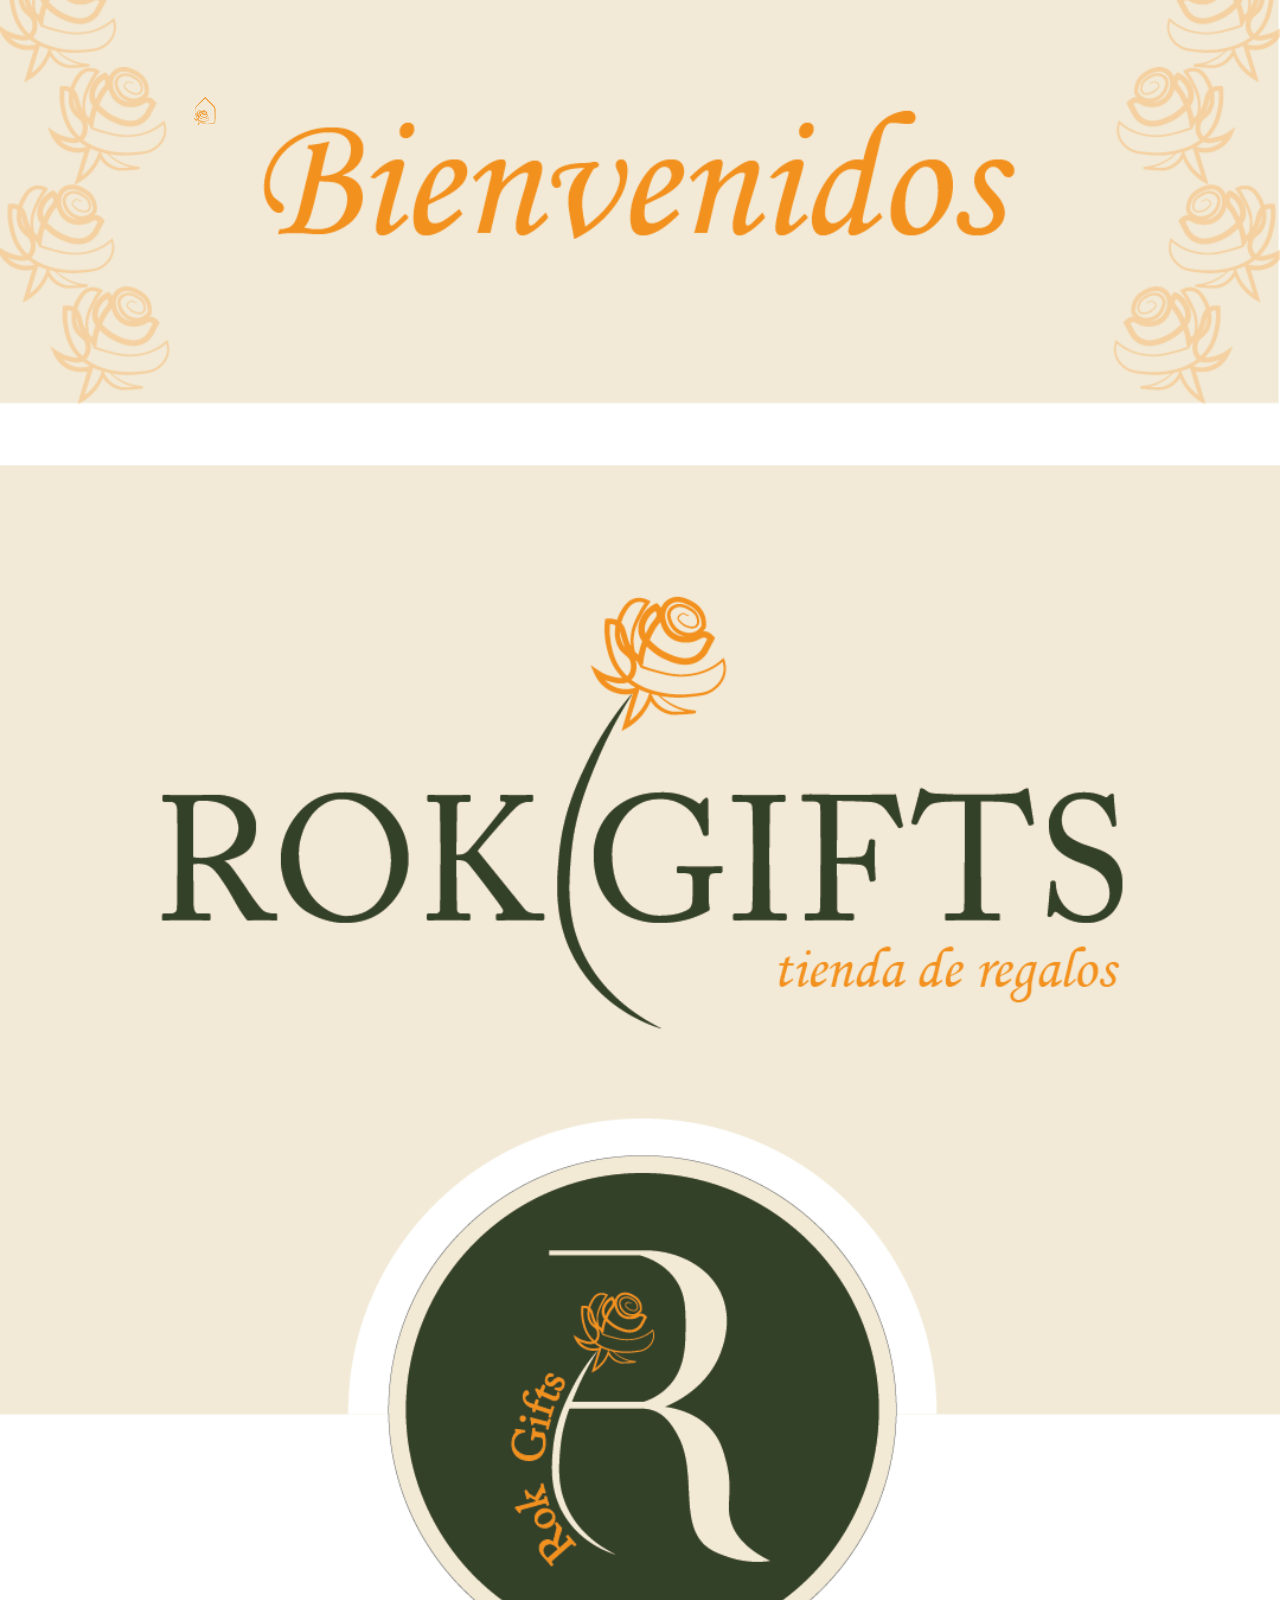
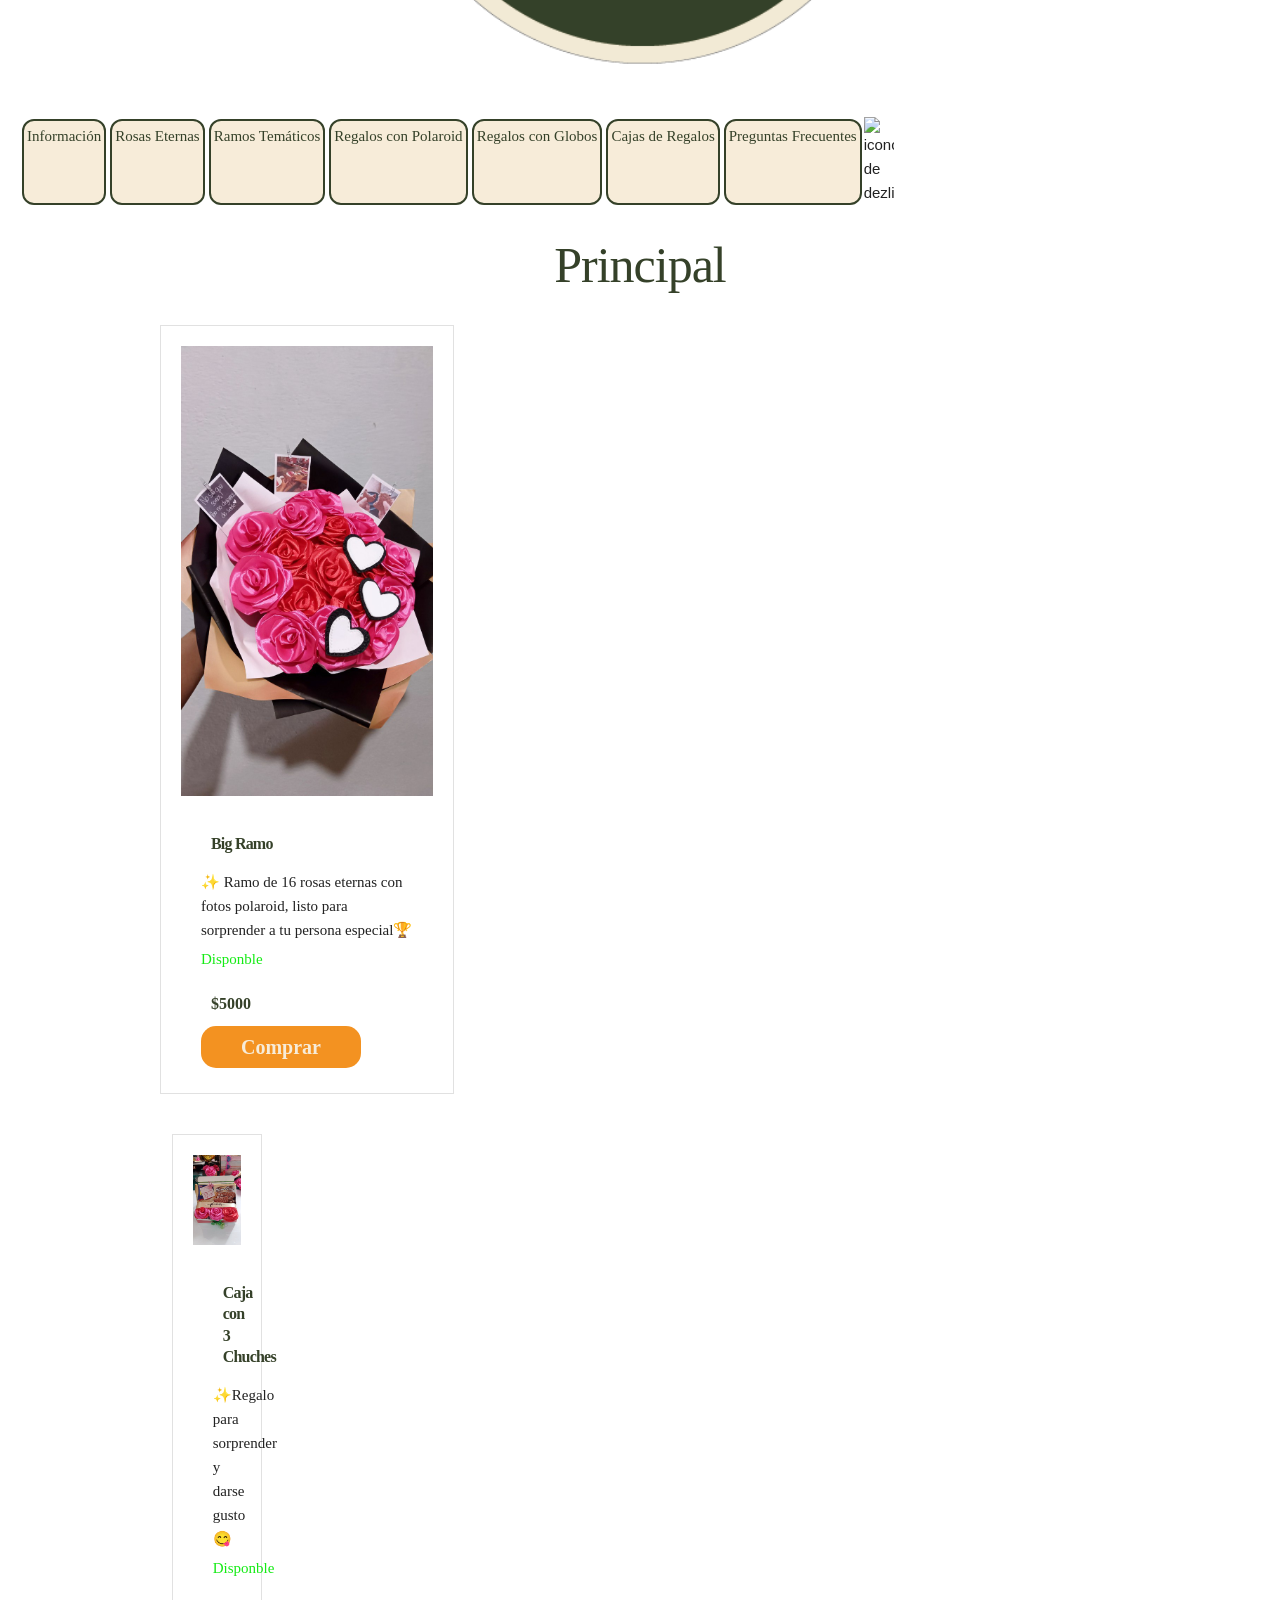
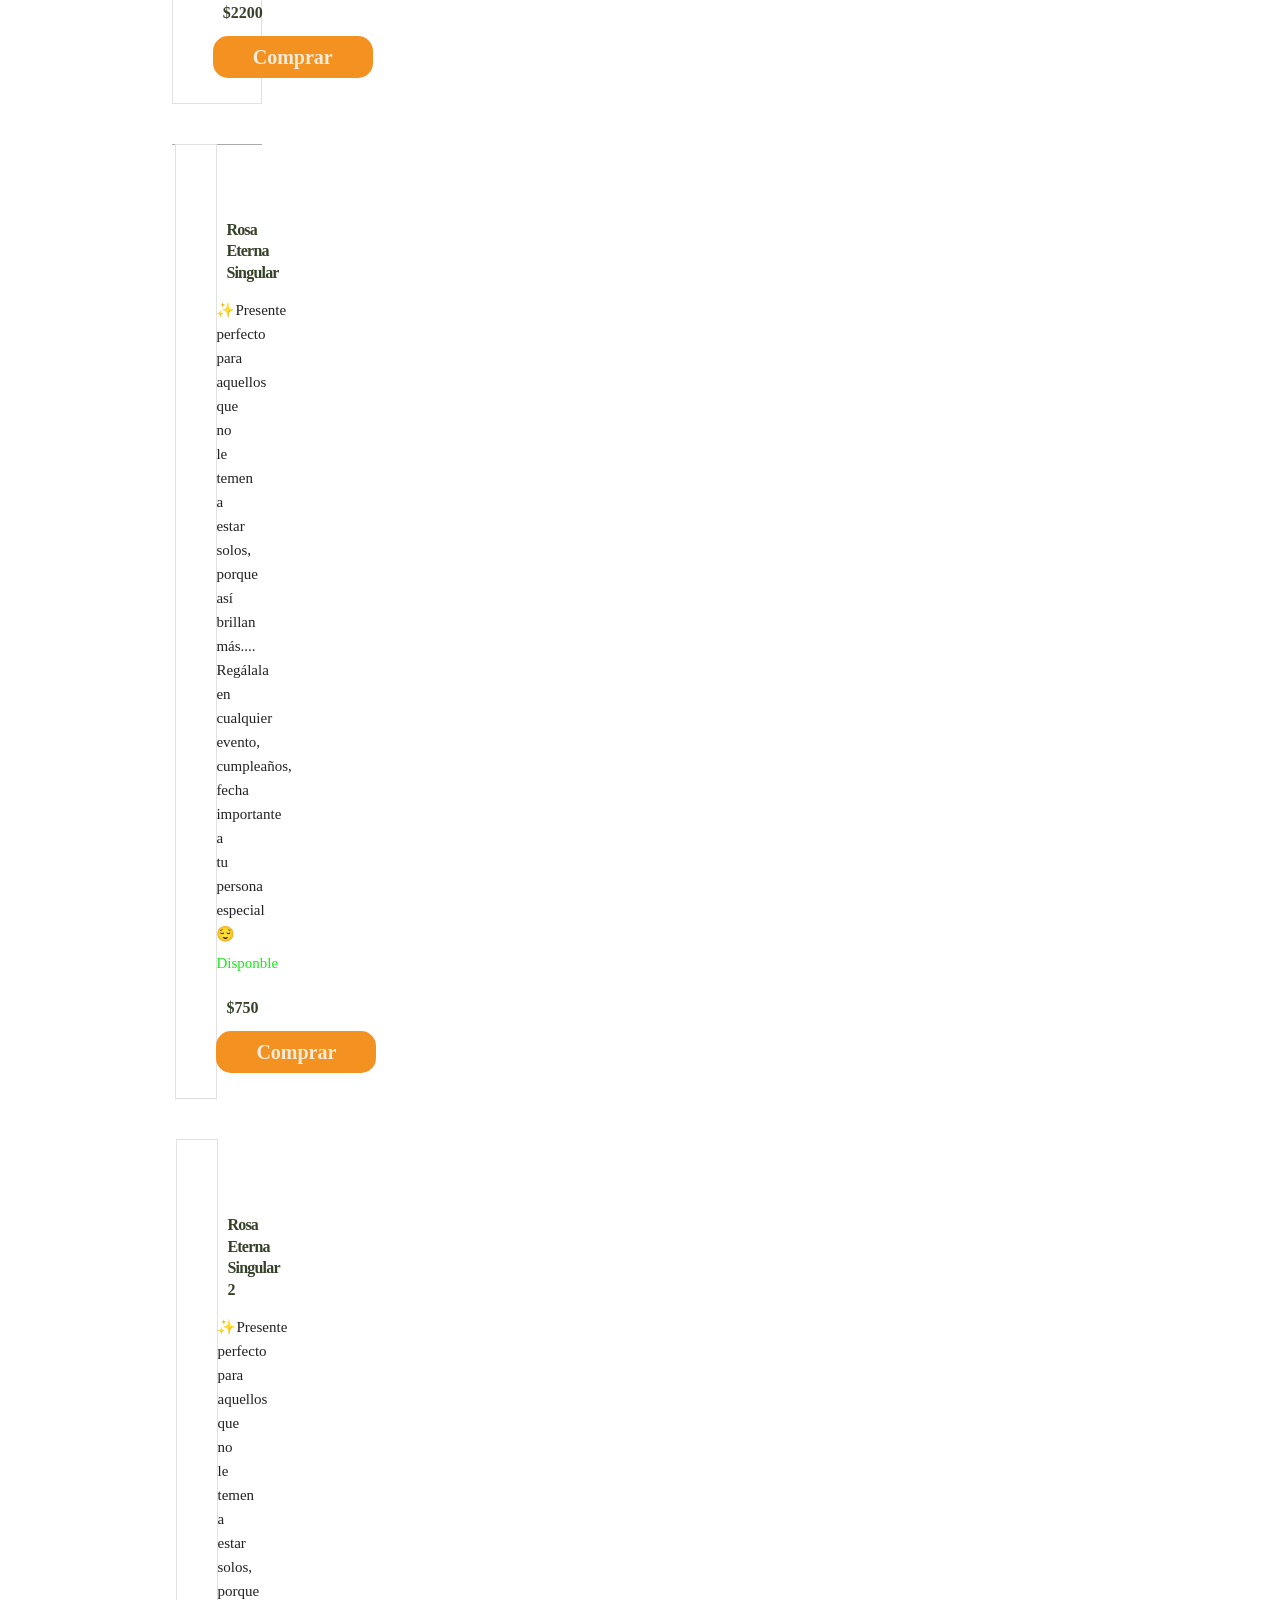
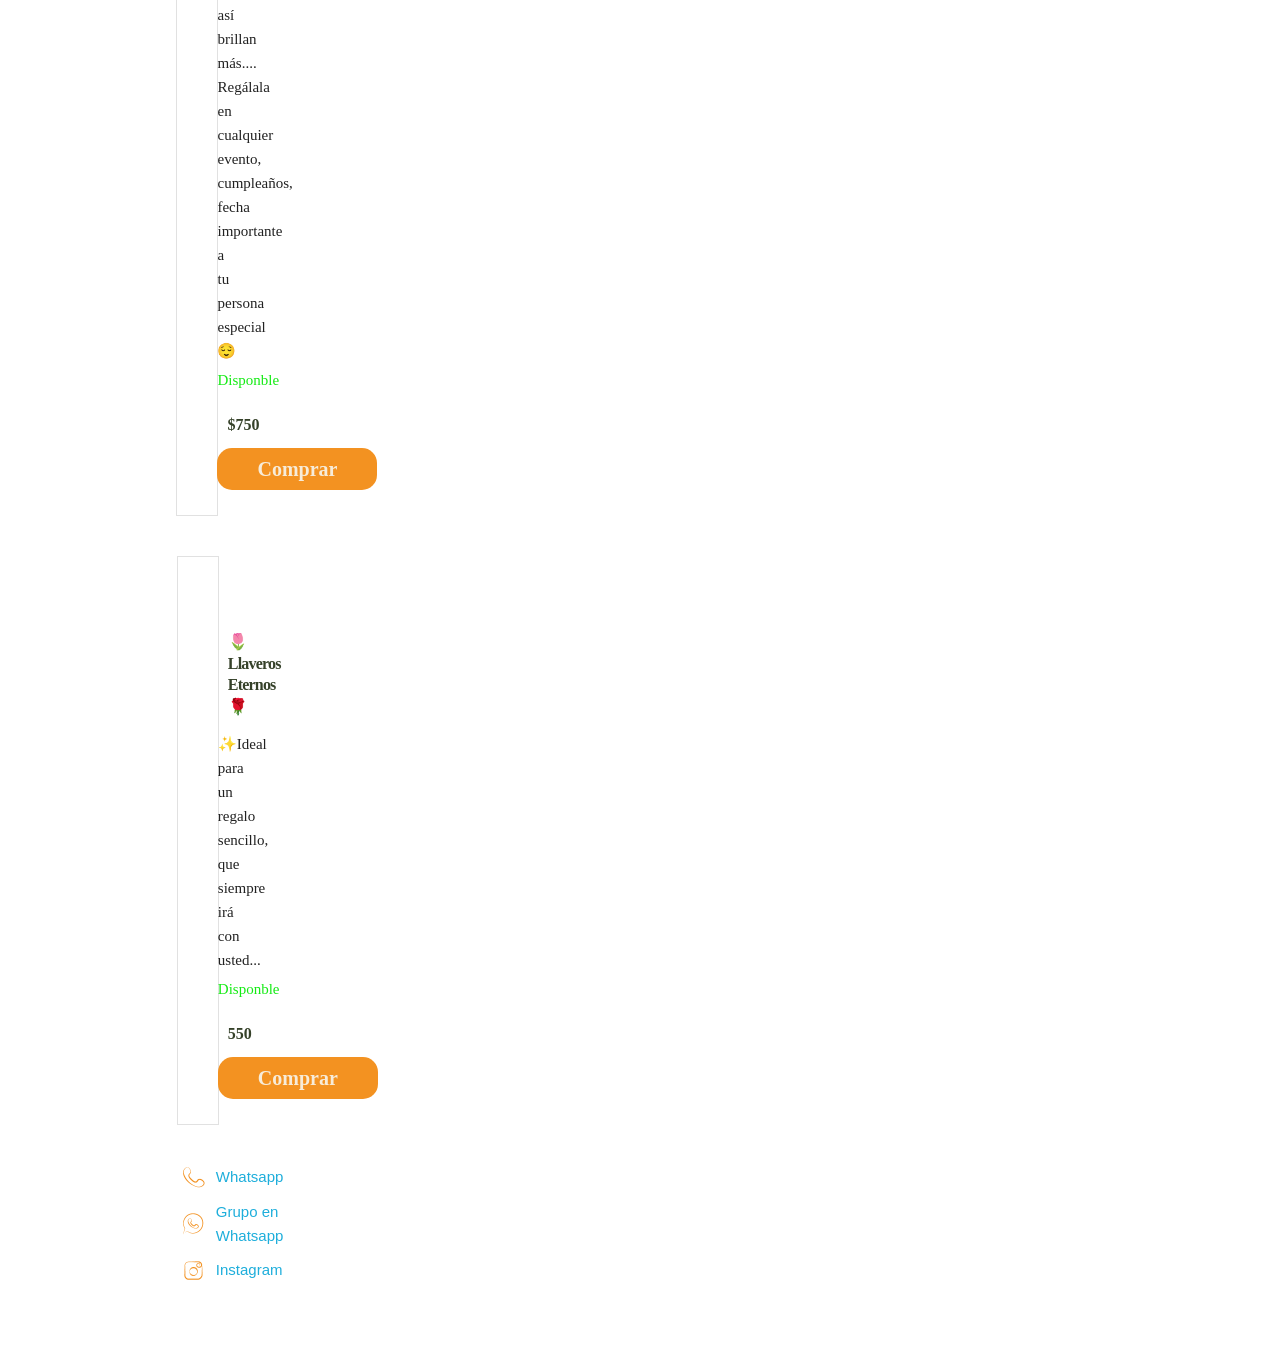
==== commit dbe84a33: "Add files via upload" ====
--- a/index.html
+++ b/index.html
@@ -1,192 +1,139 @@
-<!DOCTYPE html>
-<html lang="en">
-<head>
-    <meta charset="UTF-8">
-    <meta name="viewport" content="width=device-width, initial-scale=1.0">
-    <title>Front-end store</title>
-    <link rel="stylesheet" href="css/normalize.css">
-    <link rel="stylesheet" href="css/style.css">
-</head>
-<body>
-   <header class="header">
-        <a href="index.html">
-            <img class="header__logo" src="img/logo.png" alt="logo de la pagina web">
-        </a>
-
-   </header> 
-
-   <nav class="navegacion">
-        <a class="navegacion__enlace navegacion__enlace--activo" href="index.html">Tienda</a>
-        <a class="navegacion__enlace " href="nosotros.html">Nosotros</a>
-   </nav>
-
-   <main class="contenedor">
-    <h1>Nuestros productos</h1>
-
-    <div class="grid">
-        <div class="producto">
-            <a href="producto.html">
-                <img class="producto__imagen" src="img/1.jpg" alt="imagen camisa">
-                <div class="producto__informacion">
-                    <p class="producto__nombre">VueJs</p>
-                    <P class="producto__precio">$25</P>
-                </div>
-            </a>
-
-        </div> <!--producto-->
-
-        <div class="producto">
-            <a href="producto.html">
-                <img class="producto__imagen" src="img/2.jpg" alt="imagen camisa">
-                <div class="producto__informacion">
-                    <p class="producto__nombre">AngularJs</p>
-                    <P class="producto__precio">$25</P>
-                </div>
-            </a>
-
-        </div> <!--producto-->
-
-        <div class="producto">
-            <a href="producto.html">
-                <img class="producto__imagen" src="img/3.jpg" alt="imagen camisa">
-                <div class="producto__informacion">
-                    <p class="producto__nombre">ReacJs</p>
-                    <P class="producto__precio">$25</P>
-                </div>
-            </a>
-
-        </div> <!--producto-->
-
-        <div class="producto">
-            <a href="producto.html">
-                <img class="producto__imagen" src="img/4.jpg" alt="imagen camisa">
-                <div class="producto__informacion">
-                    <p class="producto__nombre">Redux</p>
-                    <P class="producto__precio">$25</P>
-                </div>
-            </a>
-
-        </div> <!--producto-->
-
-        <div class="producto">
-            <a href="producto.html">
-                <img class="producto__imagen" src="img/5.jpg" alt="imagen camisa">
-                <div class="producto__informacion">
-                    <p class="producto__nombre">NodeJs</p>
-                    <P class="producto__precio">$25</P>
-                </div>
-            </a>
-
-        </div> <!--producto-->
-
-        <div class="producto">
-            <a href="producto.html">
-                <img class="producto__imagen" src="img/6.jpg" alt="imagen camisa">
-                <div class="producto__informacion">
-                    <p class="producto__nombre">SASS</p>
-                    <P class="producto__precio">$25</P>
-                </div>
-            </a>
-
-        </div> <!--producto-->
-
-        <div class="producto">
-            <a href="producto.html">
-                <img class="producto__imagen" src="img/7.jpg" alt="imagen camisa">
-                <div class="producto__informacion">
-                    <p class="producto__nombre">HTML5</p>
-                    <P class="producto__precio">$25</P>
-                </div>
-            </a>
-
-        </div> <!--producto-->
-
-        <div class="producto">
-            <a href="producto.html">
-                <img class="producto__imagen" src="img/8.jpg" alt="imagen camisa">
-                <div class="producto__informacion">
-                    <p class="producto__nombre">GitHub</p>
-                    <P class="producto__precio">$25</P>
-                </div>
-            </a>
-
-        </div> <!--producto-->
-
-        <div class="producto">
-            <a href="producto.html">
-                <img class="producto__imagen" src="img/9.jpg" alt="imagen camisa">
-                <div class="producto__informacion">
-                    <p class="producto__nombre">BulmaCss</p>
-                    <P class="producto__precio">$25</P>
-                </div>
-            </a>
-
-        </div> <!--producto-->
-
-        <div class="producto">
-            <a href="producto.html">
-                <img class="producto__imagen" src="img/10.jpg" alt="imagen camisa">
-                <div class="producto__informacion">
-                    <p class="producto__nombre">TypeScript</p>
-                    <P class="producto__precio">$25</P>
-                </div>
-            </a>
-
-        </div> <!--producto-->
-
-        <div class="producto">
-            <a href="producto.html">
-                <img class="producto__imagen" src="img/11.jpg" alt="imagen camisa">
-                <div class="producto__informacion">
-                    <p class="producto__nombre">Drupal</p>
-                    <P class="producto__precio">$25</P>
-                </div>
-            </a>
-
-        </div> <!--producto-->
-
-        <div class="producto">
-            <a href="producto.html">
-                <img class="producto__imagen" src="img/12.jpg" alt="imagen camisa">
-                <div class="producto__informacion">
-                    <p class="producto__nombre">JavaScript</p>
-                    <P class="producto__precio">$25</P>
-                </div>
-            </a>
-
-        </div> <!--producto-->
-
-        <div class="producto">
-            <a href="producto.html">
-                <img class="producto__imagen" src="img/13.jpg" alt="imagen camisa">
-                <div class="producto__informacion">
-                    <p class="producto__nombre">GraphQL</p>
-                    <P class="producto__precio">$25</P>
-                </div>
-            </a>
-
-        </div> <!--producto-->
-
-        <div class="producto">
-            <a href="producto.html">
-                <img class="producto__imagen" src="img/14.jpg" alt="imagen camisa">
-                <div class="producto__informacion">
-                    <p class="producto__nombre">WordPress</p>
-                    <P class="producto__precio">$25</P>
-                </div>
-            </a>
-
-        </div> <!--producto-->
-
-        <div class="grafico grafico--camisas"></div>
-        <div class="grafico grafico--node"></div>
-
-    </div>
-
-   </main>
-
-   <footer class="footer">
-    <p class="footer__texto">Front-end store</p>
-   </footer>
-</body>
+<!DOCTYPE html>
+<html lang="en">
+<head>
+    <meta charset="UTF-8">
+    <meta name="viewport" content="width=device-width, initial-scale=1.0">
+    <meta http-equiv="X-UA-Compatible" content="ie=edge">
+    <title>rok gifts</title>
+    <link rel="stylesheet" href="css/normalize.css">
+    <link rel="stylesheet" href="css/skeleton.css">
+    <link rel="stylesheet" href="css/custom.css">
+</head>
+<body>
+<header id="header" class="header">
+    
+</header>
+
+
+    <div class="landing"> <!--aqui va la foto principal--></div>
+        <a href="/index.html" class="enlace"><img src="/img/home.png" class="homeButton" alt="boton de home" width="30px"></a>
+    <div class="nav"> <!--esta es la zona en la q pongo las secciones-->
+        <div class=" nav nav_bg"> <!--falta aqui el css y cambiar el background morado q tiene-->
+
+            <nav class="nav nav_botones">
+                 <a class="link1" href="/informacion.html">Información           </a>
+                 <a class="link1" href="/ramos_eternos.html">Rosas Eternas        </a>
+                 <a class="link1" href="/ramos_tematicos.html">Ramos Temáticos      </a>
+                 <a class="link1" href="/regalos_polaroid.html">Regalos con Polaroid</a>
+                 <a class="link1" href="/Regalos_globos.html">Regalos con Globos</a>
+                 <a class="link1" href="/cajas_regalo.html">Cajas de Regalos</a>
+                 <a class="link1" href="/faq.html">Preguntas Frecuentes</a>
+            </nav>
+         <img class="desliza" src="img/flecha.png" alt="icono de dezlizamiento" width="30px">
+            </div>
+
+    </div>
+
+    <div id="lista-cursos" class="container">
+        <h1 id="encabezado" class="encabezado">Principal</h1>
+        <div class="row">
+           <div class="four columns"> <!--aqui emoiezan  los productos,copiar y pegar esta seccion para poner mas-->
+                <div class="card">
+                    <img src="img/big_ramo.jpg" class="imagen-curso u-full-width">
+                    <div class="info-card">
+                        <h4 class="precios">Big Ramo</h4>
+                        <p class="info">✨ Ramo de 16 rosas eternas con fotos polaroid, listo para sorprender a tu persona especial🏆
+                        </p>
+                        
+                        <p class="stock">Disponble</p>
+
+                        <p class="precios">$5000  <span class="u-pull-right "></span></p>
+                        <a href="https://wa.me/50420581" class="botonCompra" data-id="1">Comprar</a>
+                    </div>
+                </div>
+                <div class="four columns"> <!--aqui emoiezan  los productos,copiar y pegar esta seccion para poner mas-->
+                    <div class="card">
+                        <img src="img/caja_chuches.jpg" class="imagen-curso u-full-width">
+                        <div class="info-card">
+                            <h4 class="precios">Caja con 3 Chuches</h4>
+                            <p class="info">
+                                ✨Regalo para sorprender y darse gusto😋</p>
+                            <p class="stock">Disponble</p>
+                            
+                            <p class="precios">$2200  <span class="u-pull-right "></span></p>
+                            <a href="https://wa.me/50420581" class="botonCompra" data-id="1">Comprar</a>
+                        </div>
+                    </div> <!--.card-->
+                    <div class="four columns"> <!--aqui emoiezan  los productos,copiar y pegar esta seccion para poner mas-->
+                        <div class="card">
+                            <img src="img/Rosa Eterna Singular.jpg" class="imagen-curso u-full-width">
+                            <div class="info-card">
+                                <h4 class="precios">Rosa Eterna Singular</h4>
+                                <p class="info">✨Presente perfecto para aquellos que no le temen a estar solos, porque así brillan más....
+                                    Regálala en cualquier evento, cumpleaños, fecha importante a tu persona especial😌</p>
+                                <p class="stock">Disponble</p>
+                                
+                                <p class="precios">$750  <span class="u-pull-right "></span></p>
+                                <a href="https://wa.me/50420581" class="botonCompra" data-id="1">Comprar</a>
+                            </div>
+                        </div> <!--.card-->
+                        <div class="four columns"> <!--aqui emoiezan  los productos,copiar y pegar esta seccion para poner mas-->
+                            <div class="card">
+                                <img src="img/singular.jpg" class="imagen-curso u-full-width">
+                                <div class="info-card">
+                                    <h4 class="precios">Rosa Eterna Singular 2</h4>
+                                    <p class="info">✨Presente perfecto para aquellos que no le temen a estar solos, porque así brillan más....
+                                        Regálala en cualquier evento, cumpleaños, fecha importante a tu persona especial😌</p>
+                                    <p class="stock">Disponble</p>
+                                    
+                                    <p class="precios">$750  <span class="u-pull-right "></span></p>
+                                    <a href="https://wa.me/50420581" class="botonCompra" data-id="1">Comprar</a>
+                                </div>
+                            </div> <!--.card-->
+                    <div class="four columns"> <!--aqui emoiezan  los productos,copiar y pegar esta seccion para poner mas-->
+                        <div class="card">
+                            <img src="img/llavero.jpg" class="imagen-curso u-full-width">
+                            <div class="info-card">
+                                <h4 class="precios">🌷Llaveros Eternos🌹
+                                </h4>
+                                <p class="info">✨Ideal para un regalo sencillo, que siempre irá con usted... </p>
+                                <p class="stock">Disponble</p>
+                                
+                                <p class="precios">550  <span class="u-pull-right "></span></p>
+                                <a href="https://wa.me/50420581" class="botonCompra" data-id="1">Comprar</a>
+                            </div>
+                        </div> <!--.card-->
+            </div>
+            
+            </div> <!--.row-->
+    </div>  
+
+    <footer id="footer" class="footer">
+        <div class="container">
+            <div class="row">
+                    <div class="columns">
+                            <nav id="principal" class="menus">
+                                <a class="enlaces" href="https://wa.me/50420581"><img class="redes" src="/img/whatsap.png" alt="" width="25px"> Whatsapp</a>
+                                <a class="enlaces" href="https://chat.whatsapp.com/GPegeDwThTwC1xRwLclQyK"><img class="redes" src="/img/grupo.png" width="25px" alt=""> Grupo en Whatsapp</a>
+                                <a class="enlaces" href="https://www.instagram.com/rok_giftss?igsh=YzljYTk1ODg3Zg=="><img class="redes" src="/img/instagram.png" width="25px" alt=""> Instagram</a>
+                                <a class="enlaces" href="#"></a>
+                                <a class="enlaces" href="#"></a>
+                            </nav>
+                    </div>
+                    <div class="four columns">
+                            <nav id="secundaria" class="menu">
+                                <a class="enlace" href="#"></a>
+                                <a class="enlace" href="#"></a>
+                                <a class="enlace" href="#"></a>
+                            </nav>
+                    </div>
+            </div>
+        </div>
+    </footer>
+
+    <script src="js/app.js"></script>
+
+
+    
+</body>
 </html>
--- a/css/skeleton.css
+++ b/css/skeleton.css
@@ -0,0 +1,418 @@
+/*
+* Skeleton V2.0.4
+* Copyright 2014, Dave Gamache
+* www.getskeleton.com
+* Free to use under the MIT license.
+* http://www.opensource.org/licenses/mit-license.php
+* 12/29/2014
+*/
+
+
+/* Table of contents
+––––––––––––––––––––––––––––––––––––––––––––––––––
+- Grid
+- Base Styles
+- Typography
+- Links
+- Buttons
+- Forms
+- Lists
+- Code
+- Tables
+- Spacing
+- Utilities
+- Clearing
+- Media Queries
+*/
+
+
+/* Grid
+–––––––––––––––––––––––––––––––––––––––––––––––––– */
+.container {
+  position: relative;
+  width: 100%;
+  max-width: 960px;
+  margin: 0 auto;
+  padding: 0 20px;
+  box-sizing: border-box; }
+.column,
+.columns {
+  width: 100%;
+  float: left;
+  box-sizing: border-box; }
+
+/* For devices larger than 400px */
+@media (min-width: 400px) {
+  .container {
+    width: 85%;
+    padding: 0; }
+}
+
+/* For devices larger than 550px */
+@media (min-width: 550px) {
+  .container {
+    width: 80%; }
+  .column,
+  .columns {
+    margin-left: 4%; }
+  .column:first-child,
+  .columns:first-child {
+    margin-left: 0; }
+
+  .one.column,
+  .one.columns                    { width: 4.66666666667%; }
+  .two.columns                    { width: 13.3333333333%; }
+  .three.columns                  { width: 22%;            }
+  .four.columns                   { width: 30.6666666667%; }
+  .five.columns                   { width: 39.3333333333%; }
+  .six.columns                    { width: 48%;            }
+  .seven.columns                  { width: 56.6666666667%; }
+  .eight.columns                  { width: 65.3333333333%; }
+  .nine.columns                   { width: 74.0%;          }
+  .ten.columns                    { width: 82.6666666667%; }
+  .eleven.columns                 { width: 91.3333333333%; }
+  .twelve.columns                 { width: 100%; margin-left: 0; }
+
+  .one-third.column               { width: 30.6666666667%; }
+  .two-thirds.column              { width: 65.3333333333%; }
+
+  .one-half.column                { width: 48%; }
+
+  /* Offsets */
+  .offset-by-one.column,
+  .offset-by-one.columns          { margin-left: 8.66666666667%; }
+  .offset-by-two.column,
+  .offset-by-two.columns          { margin-left: 17.3333333333%; }
+  .offset-by-three.column,
+  .offset-by-three.columns        { margin-left: 26%;            }
+  .offset-by-four.column,
+  .offset-by-four.columns         { margin-left: 34.6666666667%; }
+  .offset-by-five.column,
+  .offset-by-five.columns         { margin-left: 43.3333333333%; }
+  .offset-by-six.column,
+  .offset-by-six.columns          { margin-left: 52%;            }
+  .offset-by-seven.column,
+  .offset-by-seven.columns        { margin-left: 60.6666666667%; }
+  .offset-by-eight.column,
+  .offset-by-eight.columns        { margin-left: 69.3333333333%; }
+  .offset-by-nine.column,
+  .offset-by-nine.columns         { margin-left: 78.0%;          }
+  .offset-by-ten.column,
+  .offset-by-ten.columns          { margin-left: 86.6666666667%; }
+  .offset-by-eleven.column,
+  .offset-by-eleven.columns       { margin-left: 95.3333333333%; }
+
+  .offset-by-one-third.column,
+  .offset-by-one-third.columns    { margin-left: 34.6666666667%; }
+  .offset-by-two-thirds.column,
+  .offset-by-two-thirds.columns   { margin-left: 69.3333333333%; }
+
+  .offset-by-one-half.column,
+  .offset-by-one-half.columns     { margin-left: 52%; }
+
+}
+
+
+/* Base Styles
+–––––––––––––––––––––––––––––––––––––––––––––––––– */
+/* NOTE
+html is set to 62.5% so that all the REM measurements throughout Skeleton
+are based on 10px sizing. So basically 1.5rem = 15px :) */
+html {
+  font-size: 62.5%; }
+body {
+  font-size: 1.5em; /* currently ems cause chrome bug misinterpreting rems on body element */
+  line-height: 1.6;
+  font-weight: 400;
+  font-family: "Raleway", "HelveticaNeue", "Helvetica Neue", Helvetica, Arial, sans-serif;
+  color: #222; }
+
+
+/* Typography
+–––––––––––––––––––––––––––––––––––––––––––––––––– */
+h1, h2, h3, h4, h5, h6 {
+  margin-top: 0;
+  margin-bottom: 2rem;
+  font-weight: 300; }
+h1 { font-size: 4.0rem; line-height: 1.2;  letter-spacing: -.1rem;}
+h2 { font-size: 3.6rem; line-height: 1.25; letter-spacing: -.1rem; }
+h3 { font-size: 3.0rem; line-height: 1.3;  letter-spacing: -.1rem; }
+h4 { font-size: 2.4rem; line-height: 1.35; letter-spacing: -.08rem; }
+h5 { font-size: 1.8rem; line-height: 1.5;  letter-spacing: -.05rem; }
+h6 { font-size: 1.5rem; line-height: 1.6;  letter-spacing: 0; }
+
+/* Larger than phablet */
+@media (min-width: 550px) {
+  h1 { font-size: 5.0rem; }
+  h2 { font-size: 4.2rem; }
+  h3 { font-size: 3.6rem; }
+  h4 { font-size: 3.0rem; }
+  h5 { font-size: 2.4rem; }
+  h6 { font-size: 1.5rem; }
+}
+
+p {
+  margin-top: 0; }
+
+
+/* Links
+–––––––––––––––––––––––––––––––––––––––––––––––––– */
+a {
+  color: #1EAEDB; }
+a:hover {
+  color: #0FA0CE; }
+
+
+/* Buttons
+–––––––––––––––––––––––––––––––––––––––––––––––––– */
+.button,
+button,
+input[type="submit"],
+input[type="reset"],
+input[type="button"] {
+  display: inline-block;
+  height: 38px;
+  padding: 0 30px;
+  color: #555;
+  text-align: center;
+  font-size: 11px;
+  font-weight: 600;
+  line-height: 38px;
+  letter-spacing: .1rem;
+  text-transform: uppercase;
+  text-decoration: none;
+  white-space: nowrap;
+  background-color: transparent;
+  border-radius: 4px;
+  border: 1px solid #bbb;
+  cursor: pointer;
+  box-sizing: border-box; }
+.button:hover,
+button:hover,
+input[type="submit"]:hover,
+input[type="reset"]:hover,
+input[type="button"]:hover,
+.button:focus,
+button:focus,
+input[type="submit"]:focus,
+input[type="reset"]:focus,
+input[type="button"]:focus {
+  color: #333;
+  border-color: #888;
+  outline: 0; }
+.button.button-primary,
+button.button-primary,
+input[type="submit"].button-primary,
+input[type="reset"].button-primary,
+input[type="button"].button-primary {
+  color: #FFF;
+  background-color: #33C3F0;
+  border-color: #33C3F0; }
+.button.button-primary:hover,
+button.button-primary:hover,
+input[type="submit"].button-primary:hover,
+input[type="reset"].button-primary:hover,
+input[type="button"].button-primary:hover,
+.button.button-primary:focus,
+button.button-primary:focus,
+input[type="submit"].button-primary:focus,
+input[type="reset"].button-primary:focus,
+input[type="button"].button-primary:focus {
+  color: #FFF;
+  background-color: #1EAEDB;
+  border-color: #1EAEDB; }
+
+
+/* Forms
+–––––––––––––––––––––––––––––––––––––––––––––––––– */
+input[type="email"],
+input[type="number"],
+input[type="search"],
+input[type="text"],
+input[type="tel"],
+input[type="url"],
+input[type="password"],
+textarea,
+select {
+  height: 38px;
+  padding: 6px 10px; /* The 6px vertically centers text on FF, ignored by Webkit */
+  background-color: #fff;
+  border: 1px solid #D1D1D1;
+  border-radius: 4px;
+  box-shadow: none;
+  box-sizing: border-box; }
+/* Removes awkward default styles on some inputs for iOS */
+input[type="email"],
+input[type="number"],
+input[type="search"],
+input[type="text"],
+input[type="tel"],
+input[type="url"],
+input[type="password"],
+textarea {
+  -webkit-appearance: none;
+     -moz-appearance: none;
+          appearance: none; }
+textarea {
+  min-height: 65px;
+  padding-top: 6px;
+  padding-bottom: 6px; }
+input[type="email"]:focus,
+input[type="number"]:focus,
+input[type="search"]:focus,
+input[type="text"]:focus,
+input[type="tel"]:focus,
+input[type="url"]:focus,
+input[type="password"]:focus,
+textarea:focus,
+select:focus {
+  border: 1px solid #33C3F0;
+  outline: 0; }
+label,
+legend {
+  display: block;
+  margin-bottom: .5rem;
+  font-weight: 600; }
+fieldset {
+  padding: 0;
+  border-width: 0; }
+input[type="checkbox"],
+input[type="radio"] {
+  display: inline; }
+label > .label-body {
+  display: inline-block;
+  margin-left: .5rem;
+  font-weight: normal; }
+
+
+/* Lists
+–––––––––––––––––––––––––––––––––––––––––––––––––– */
+ul {
+  list-style: circle inside; }
+ol {
+  list-style: decimal inside; }
+ol, ul {
+  padding-left: 0;
+  margin-top: 0; }
+ul ul,
+ul ol,
+ol ol,
+ol ul {
+  margin: 1.5rem 0 1.5rem 3rem;
+  font-size: 90%; }
+li {
+  margin-bottom: 1rem; }
+
+
+/* Code
+–––––––––––––––––––––––––––––––––––––––––––––––––– */
+code {
+  padding: .2rem .5rem;
+  margin: 0 .2rem;
+  font-size: 90%;
+  white-space: nowrap;
+  background: #F1F1F1;
+  border: 1px solid #E1E1E1;
+  border-radius: 4px; }
+pre > code {
+  display: block;
+  padding: 1rem 1.5rem;
+  white-space: pre; }
+
+
+/* Tables
+–––––––––––––––––––––––––––––––––––––––––––––––––– */
+th,
+td {
+  padding: 12px 15px;
+  text-align: left;
+  border-bottom: 1px solid #E1E1E1; }
+th:first-child,
+td:first-child {
+  padding-left: 0; }
+th:last-child,
+td:last-child {
+  padding-right: 0; }
+
+
+/* Spacing
+–––––––––––––––––––––––––––––––––––––––––––––––––– */
+button,
+.button {
+  margin-bottom: 1rem; }
+input,
+textarea,
+select,
+fieldset {
+  margin-bottom: 1.5rem; }
+pre,
+blockquote,
+dl,
+figure,
+table,
+p,
+ul,
+ol,
+form {
+  margin-bottom: 2.5rem; }
+
+
+/* Utilities
+–––––––––––––––––––––––––––––––––––––––––––––––––– */
+.u-full-width {
+  width: 100%;
+  box-sizing: border-box; }
+.u-max-full-width {
+  max-width: 100%;
+  box-sizing: border-box; }
+.u-pull-right {
+  float: right; }
+.u-pull-left {
+  float: left; }
+
+
+/* Misc
+–––––––––––––––––––––––––––––––––––––––––––––––––– */
+hr {
+  margin-top: 3rem;
+  margin-bottom: 3.5rem;
+  border-width: 0;
+  border-top: 1px solid #E1E1E1; }
+
+
+/* Clearing
+–––––––––––––––––––––––––––––––––––––––––––––––––– */
+
+/* Self Clearing Goodness */
+.container:after,
+.row:after,
+.u-cf {
+  content: "";
+  display: table;
+  clear: both; }
+
+
+/* Media Queries
+–––––––––––––––––––––––––––––––––––––––––––––––––– */
+/*
+Note: The best way to structure the use of media queries is to create the queries
+near the relevant code. For example, if you wanted to change the styles for buttons
+on small devices, paste the mobile query code up in the buttons section and style it
+there.
+*/
+
+
+/* Larger than mobile */
+@media (min-width: 400px) {}
+
+/* Larger than phablet (also point when grid becomes active) */
+@media (min-width: 550px) {}
+
+/* Larger than tablet */
+@media (min-width: 750px) {}
+
+/* Larger than desktop */
+@media (min-width: 1000px) {}
+
+/* Larger than Desktop HD */
+@media (min-width: 1200px) {}
--- a/css/custom.css
+++ b/css/custom.css
@@ -0,0 +1,408 @@
+html {
+    font-size: 62.5%;
+}
+body {
+    background-color: #f5f3f3
+}
+h1 {
+    text-align: center;
+}
+h2 {
+    font-size: 3rem;
+}
+h4 {
+    font-size: 16px;
+    font-weight: 700;
+}
+header {
+    padding: 20px 0 0 0;
+    background: white;
+    text-align: center;
+}
+@media (min-width: 750px) {
+    header {
+        text-align: left;
+    }
+}
+.borrar-curso {
+    background-color: red;
+    border-radius: 50%;
+    padding: 5px 10px;
+    text-decoration: none;
+    color: white;
+    font-weight: bold;
+}
+
+ul {
+    list-style: none;
+}
+#hero {
+    background-image:url(../img/hero.jpg);
+    height: 350px;
+    background-size: cover;
+}
+#encabezado {
+    margin: 30px 0;
+}
+.submenu {
+    position: relative;
+}
+
+.submenu #carrito{
+    display: none;
+}
+.submenu:hover #carrito{
+    display: block;
+    position: absolute;
+    right:0;
+
+    top:100%;
+    z-index: 1;
+    background-color: white;
+    padding: 20px;
+    min-height: 400px;
+    min-width: 300px;
+}
+.vacio {
+    padding: 10px;
+    background-color: crimson;
+    text-align: center;
+    border-radius: 10px;
+    color: white;
+}
+.contenido-hero {
+    margin-top: 80px;
+    color: white;
+}
+.contenido-hero form {
+    position: relative;
+    margin-bottom: 0;
+}
+.contenido-hero form #buscador {
+    height: 50px;
+    margin-bottom: 0;
+}
+.contenido-hero form .submit-buscador {
+    position: absolute;
+    right:0;
+    top:0;
+    height: 100%;
+    padding: 0;
+    display: block;
+    text-indent: -9999px;
+    width: 50px;
+    background-image: url(../img/lupa.png);
+    background-position: right center;
+    background-repeat: no-repeat;
+    border:none;
+}
+
+
+.barra {
+    padding: 20px 0;
+    background: #741d51; /* Old browsers */
+    background: -moz-linear-gradient(left, #741d51 0%, #e44e52 100%); /* FF3.6-15 */
+    background: -webkit-linear-gradient(left, #741d51 0%,#e44e52 100%); /* Chrome10-25,Safari5.1-6 */
+    background: linear-gradient(to right, #741d51 0%,#e44e52 100%); /* W3C, IE10+, FF16+, Chrome26+, Opera12+, Safari7+ */
+    filter: progid:DXImageTransform.Microsoft.gradient( startColorstr='#741d51', endColorstr='#e44e52',GradientType=1 ); /* IE6-9 */
+}
+
+.barra p {
+    margin:0;
+    color: white;
+}
+.icono {
+    background-repeat: no-repeat;
+    background-position: left center;
+    padding-left: 60px;
+    background-size: 30px;
+    margin-bottom: 40px;
+    text-align: center;
+}
+@media (min-width: 750px) {
+    .icono {
+        margin-bottom:0;
+    }
+}
+.icono1 {
+    background-image: url(../img/icono1.png);
+}
+.icono2 {
+    background-image: url(../img/icono2.png);
+}
+.icono3 {
+    background-image: url(../img/icono3.png);
+}
+
+#lista-cursos .row {
+    margin-bottom:20px;
+}
+.agregar-carrito {
+    margin:10px 0;
+}
+
+.card {
+    text-align: center;
+    border: 1px solid #e1e1e1;
+    background: white;
+}
+@media (min-width: 550px) {
+    .card {
+        text-align: left;
+    }
+}
+.info-card  {
+    padding: 10px 20px;
+}
+
+.info-card p, 
+.card h4 {
+    margin-bottom: 5px;
+}
+.info-card .precio {
+    text-decoration: line-through;
+    font-size: 18px;
+    margin-top: 10px;
+}
+.info-card .precio span {
+    font-weight: 700;
+    font-size: 22px;
+}
+
+
+.footer {
+    margin-top: 40px;
+    border-top:1px solid #aaa;;
+    padding-top: 40px;   
+}
+.footer .menu a{
+display: block;
+margin-bottom: 10px;
+text-decoration: none;
+}
+
+
+
+/**********************************************************************/
+/**************************MIS AJUSTES CSS****************************/
+/*********************************************************************/
+
+
+.nav_bg{
+    /*display: grid;
+    grid-template-columns: repeat(2,1fr);
+    gap: 20px;
+    justify-content: space-around; */
+    display: flex;
+   /* padding: 0 10px;
+    max-width: 100%;
+    margin-top: 10px; */
+    background-color:rgba(255, 255, 255, 0.5);
+    padding: 10px 20px;
+    margin-bottom: 0;
+    padding-bottom: 0px;
+}
+.nav_botones{
+    display: flex; /* Mantiene los elementos en fila */
+    overflow-x: auto; /* Habilita el desplazamiento horizontal */
+    white-space: nowrap; /* Evita que los enlaces se envuelvan a la siguiente línea */
+    scrollbar-width: thin; /* Para navegadores Firefox, hace que la barra sea más delgada */
+    scrollbar-color: gray transparent; /* Color de la barra y el fondo de la barra de desplazamiento para Firefox */
+    margin-top: 0px;
+    margin-bottom: 0px;
+    background-color: rgba(255, 255, 255, 0.5);
+}
+/* Para navegadores WebKit (Chrome, Safari) */
+.nav_botones::-webkit-scrollbar {
+    height: 8px; /* Altura de la barra de desplazamiento */
+}
+
+.link1{
+    background-color: rgb(247, 236, 217);
+    border-radius: 1.2rem;
+    color: rgb(53,65 ,41);
+    padding: 10px;
+    text-align: center;
+    border: 2.5px solid rgb(53,65 ,41);
+    text-decoration: none;
+    font-size: 15px;
+    font-weight: 400;
+    font-family: Georgia, 'Times New Roman', Times, serif;
+    margin: 2px;
+    margin-bottom: 0;
+    padding: 3px;
+}
+/* .link1:hover{
+    font-size: 25px;
+    filter: brightness(0.7);
+    transition-delay: 0.1s;
+} */
+/***/
+
+/***/
+.landing{
+    width: 100%;
+    aspect-ratio: 12/16;
+    background-image: url(../img/nuevo.png);
+    background-size: cover;
+    background-repeat: no-repeat;
+    background-position: center;
+    position: relative;
+}
+
+
+.enlace{
+    position: absolute; 
+    top: 96px;
+    left: 190px; 
+
+    
+    
+}
+
+.homeButton{
+
+}
+.homeButton:hover{
+    width: 40px;
+}
+
+body{
+    background-color: white;
+}
+header{
+    margin: 0;
+    padding: 0;
+}
+
+.botonCompra{
+    background-color: rgb(243, 146, 33);
+    border-radius: 15px;
+    color: rgb(247, 236, 217);
+    padding: 10px 40px;
+    text-align: center;
+    margin-top: 40px;
+    text-decoration: none;
+    font-size: 20px;
+    font-weight: 700;
+    font-family: Georgia, 'Times New Roman', Times, serif;
+    margin-bottom: 20px;
+}
+
+/*subtitulo principal de la pagina*/
+
+.encabezado{
+   color: rgb(53,65 ,41);
+   font-family: Georgia, 'Times New Roman', Times, serif;
+}
+.precios{
+    text-decoration: none;
+    font-weight: 600;
+    font-size: medium;
+    margin-top: 10px;
+    margin-bottom: 20px;
+    color:rgb(53,65 ,41);
+    padding: 10px;
+    font-family: Georgia, 'Times New Roman', Times, serif;
+}
+.stock{
+   color:  rgb(20, 235, 20);
+   font-family: Georgia, 'Times New Roman', Times, serif;
+}
+.card{
+    padding: 20px;
+}
+
+/*propiedades al interactuar en los link*/
+
+
+/*nav que no scrollea*/
+.nav{
+    position: sticky;
+    top: 0; 
+    z-index: 1000; /*para que quede por encima del contenido*/
+    background-color: rgba(255, 255, 255, 0.3);
+}
+
+/*para que se vuelvan fila*/
+.nav {
+    position: sticky; 
+    top: 0;  
+    z-index: 1000; 
+    background-color: rgba(255, 255, 255, 0.3); /* Fondo sólido */
+    
+}
+
+/* .desliza{
+    
+    
+} */
+
+.eslogan1{
+    font-weight: 500;
+    font-size: 2rem;
+    font-family: 'Times New Roman', Times, serif;
+    color: rgb(53,65 ,41);
+    border-bottom: 0.1rem black solid;
+    padding: 1rem;
+}
+.eslogan2{
+    font-weight: 500;
+    font-size: 2.5rem;
+    font-family: 'Times New Roman', Times, serif;
+    color: rgb(53,65 ,41);
+    margin-bottom: 0;
+}
+.eslogan3{
+    font-weight: 500;
+    font-size: 2rem;
+    font-family: 'Times New Roman', Times, serif;
+    color: rgb(53,65 ,41);
+}
+.eslogan4{
+    font-weight: 500;
+    font-size: 2rem;
+    font-family: 'Times New Roman', Times, serif;
+    color: rgb(53,65 ,41);
+}
+.eslogan5{
+    font-weight: 500;
+    font-size: 2rem;
+    font-family: 'Times New Roman', Times, serif;
+    color: rgb(53,65 ,41);
+}
+.menus{
+    display: flex;
+    flex-direction: column;
+
+}
+.total_eslogan{
+    border: 1px rgb(78, 82, 75) solid;
+    padding: 2rem;
+    border-radius: 2rem;
+    
+}
+.containers{
+    margin: 0 auto;
+    margin-left: 1rem;
+    margin-right: 1rem;
+    max-width: 100%;
+  
+}
+.enlaces{
+    margin-bottom: 10px;
+    
+    text-decoration: none;
+    display: inline-flex;
+    align-items: center;
+}
+img.redes{
+    margin-right: 10px;
+}
+.info{
+    font-family: 'Times New Roman', Times, serif;
+}
+.card{
+    
+    margin-bottom: 40px;
+}
